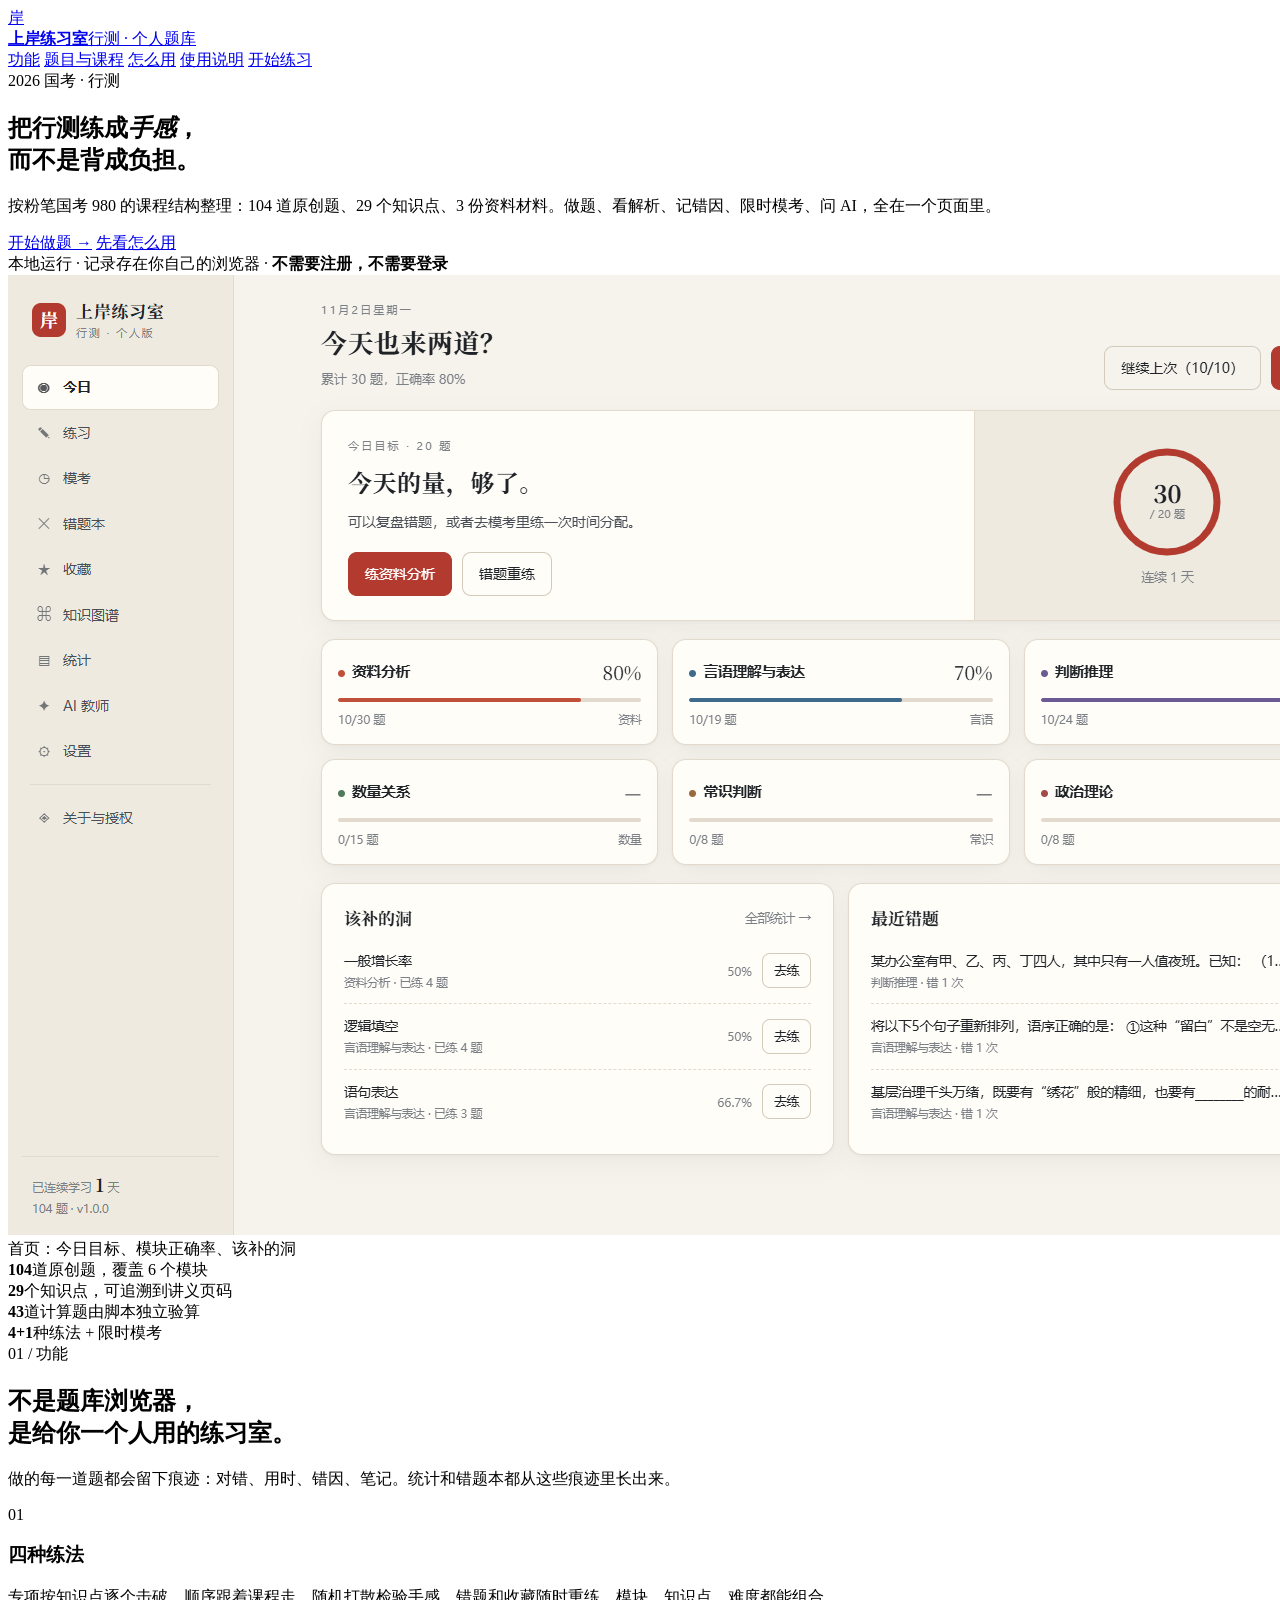
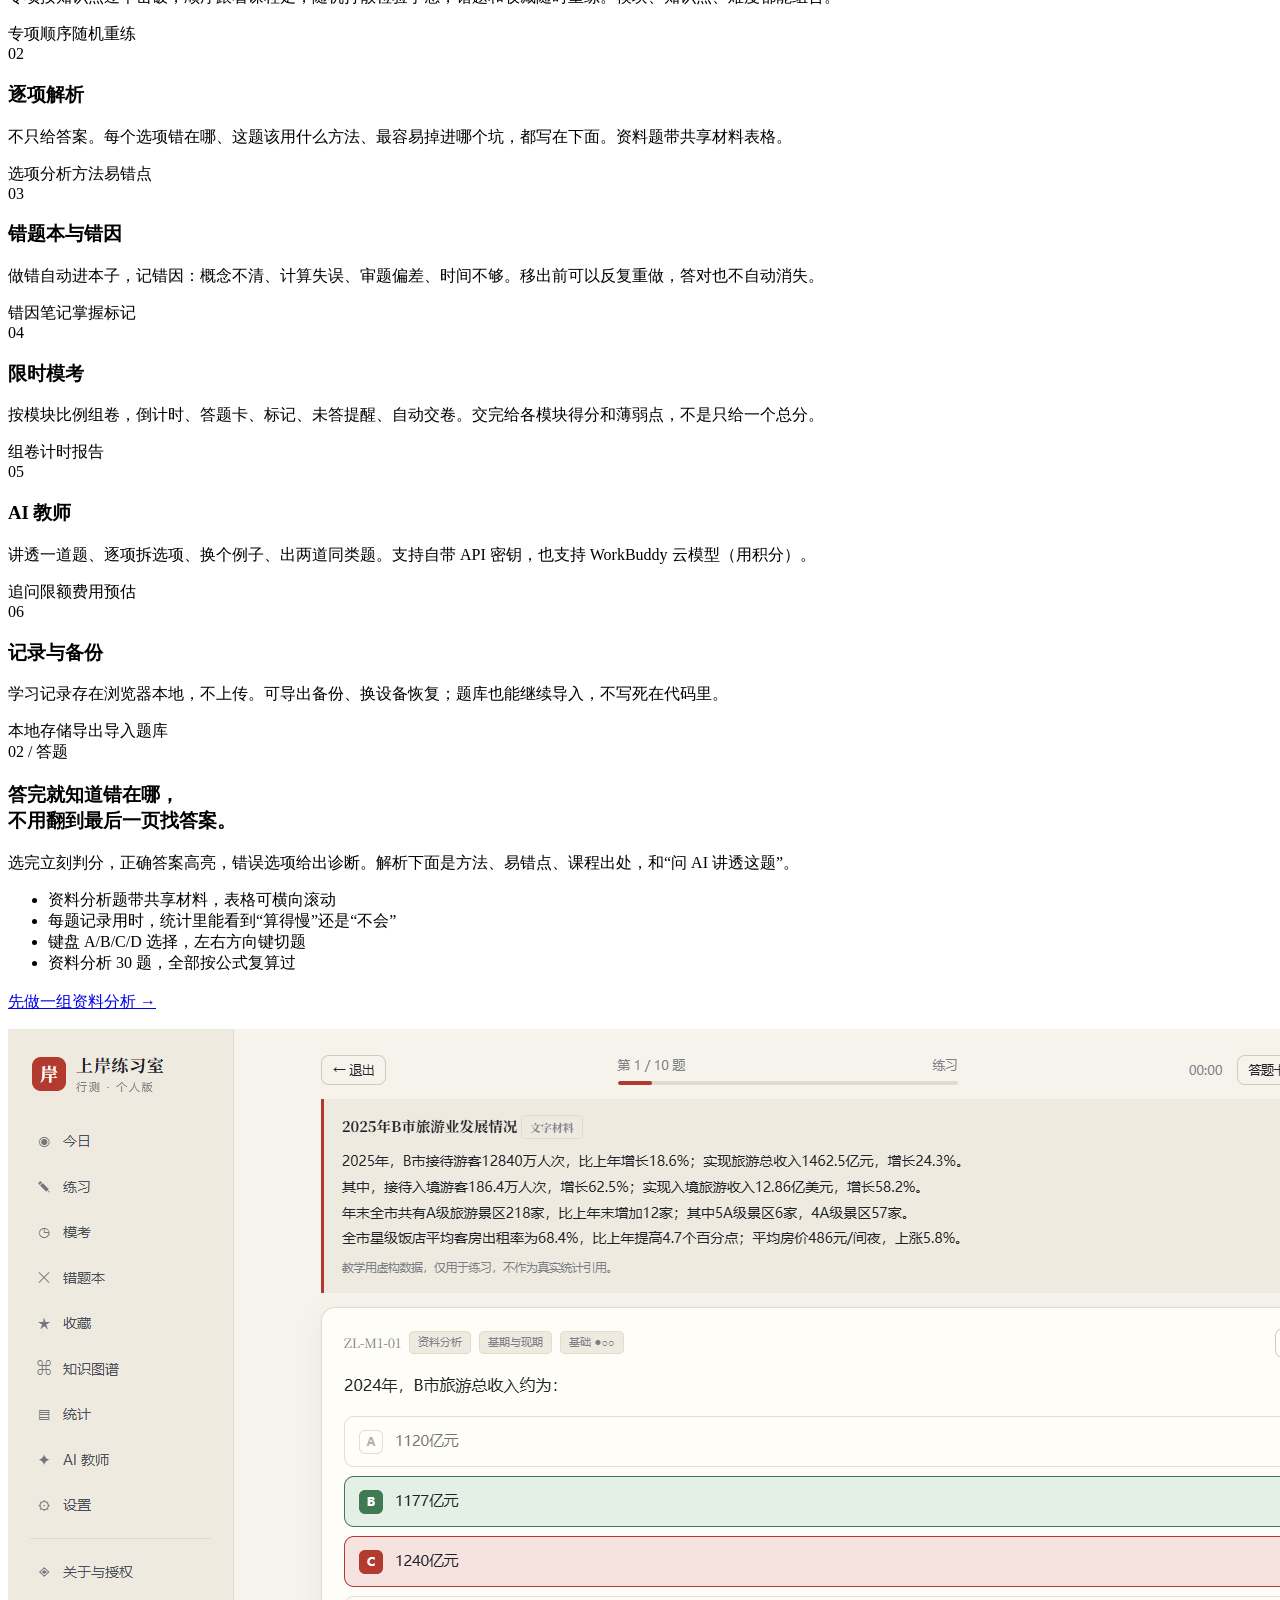
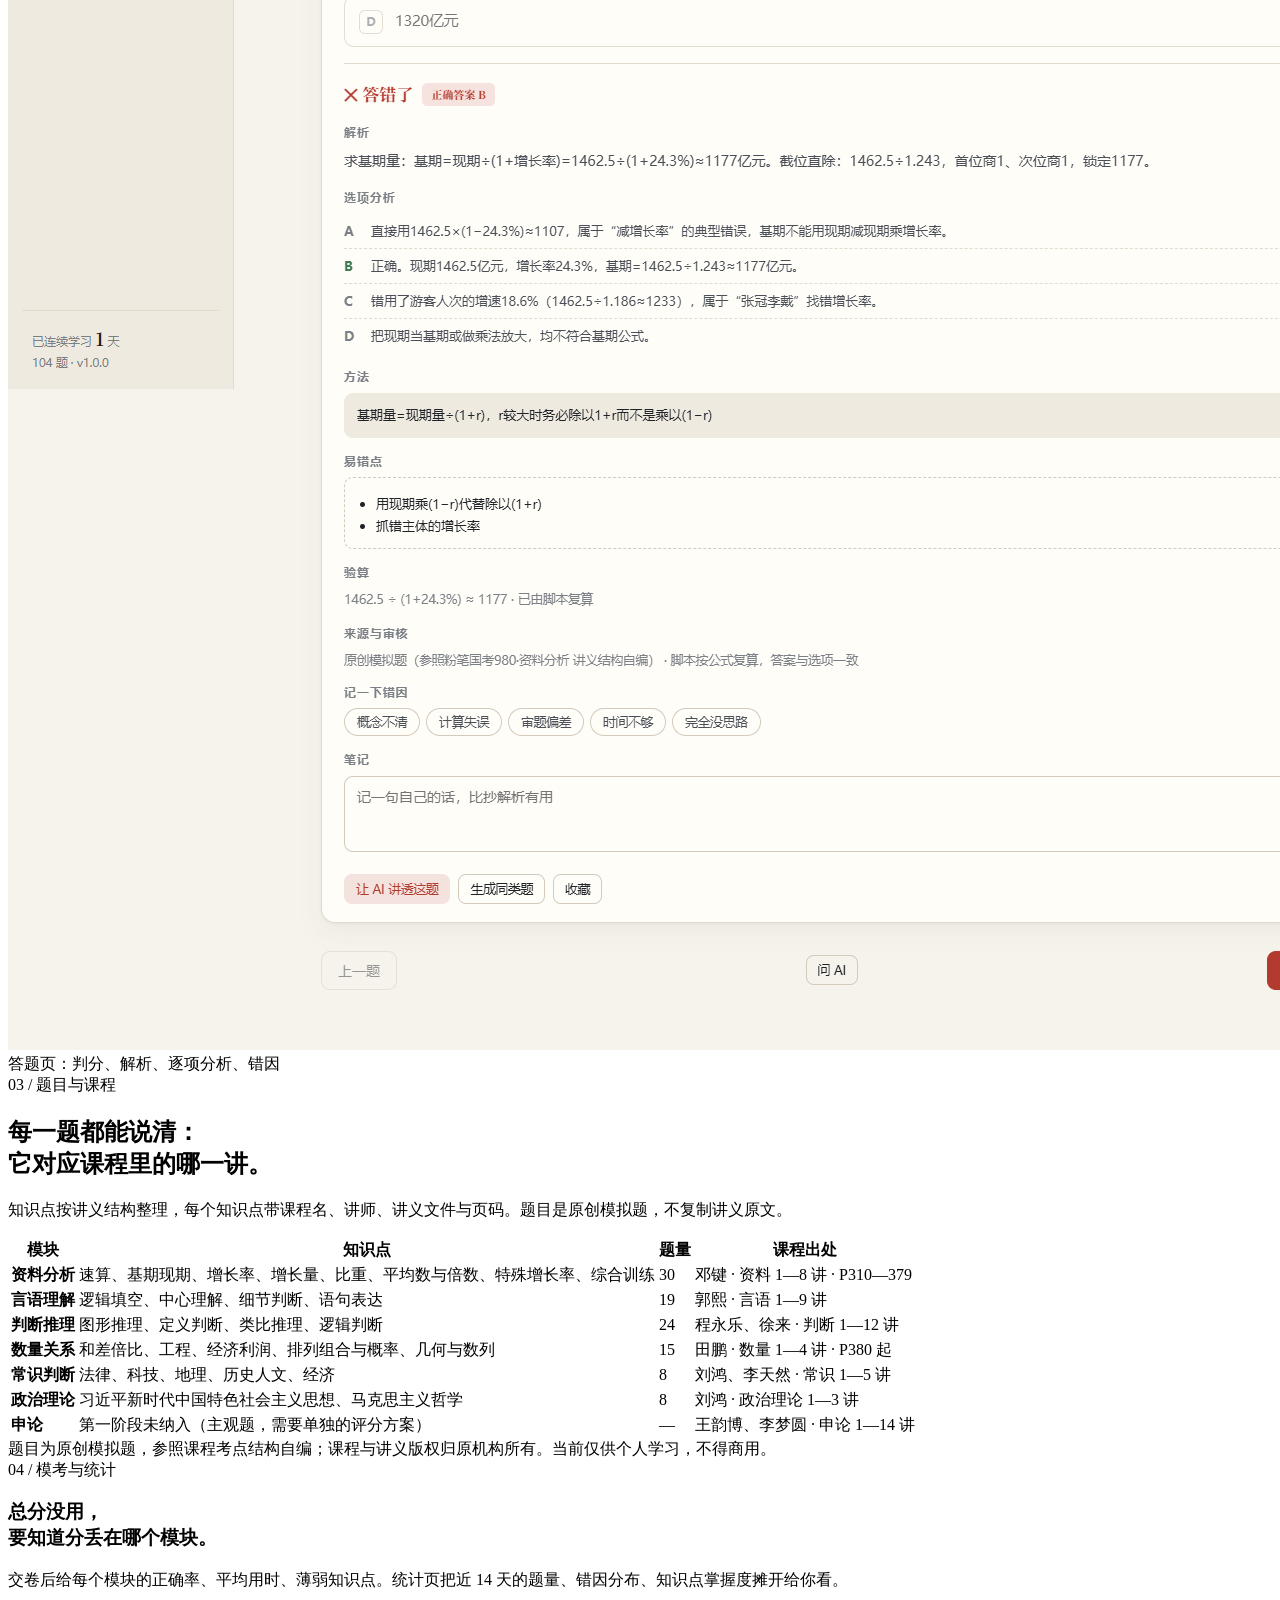
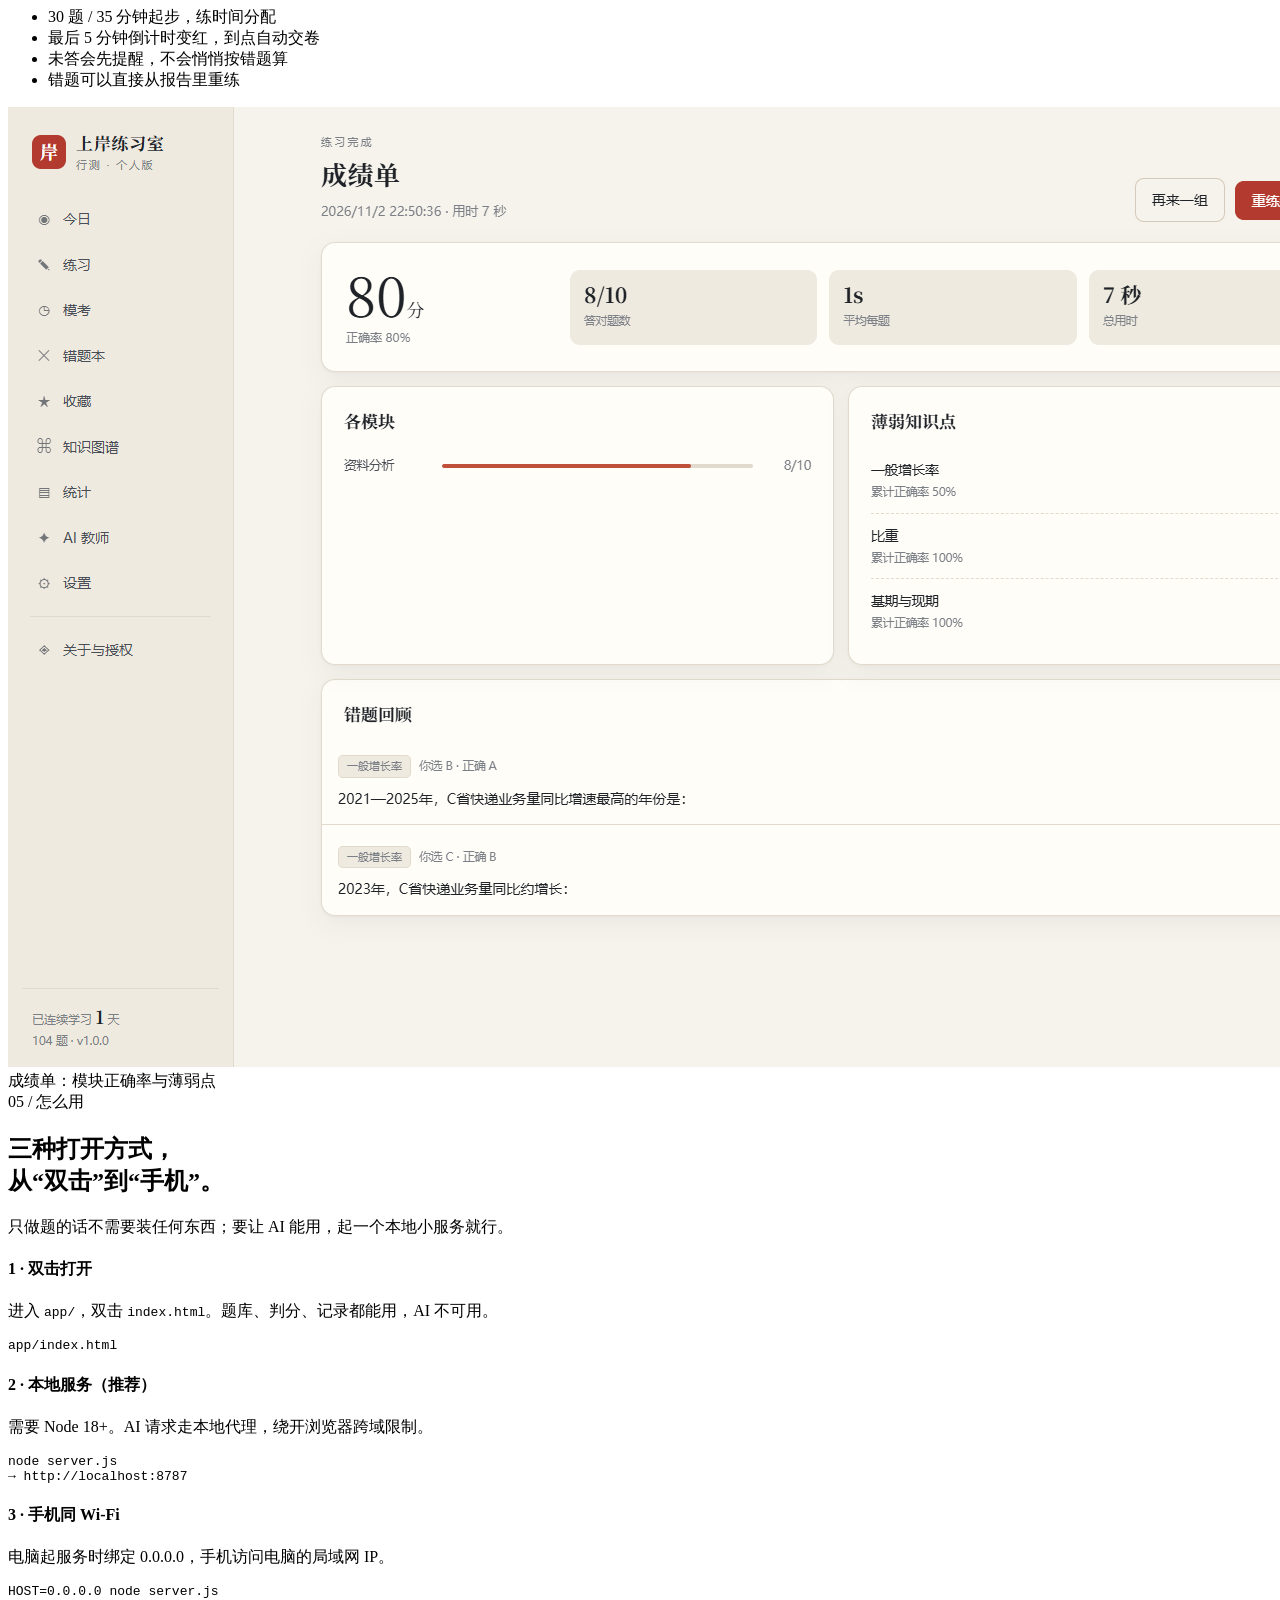
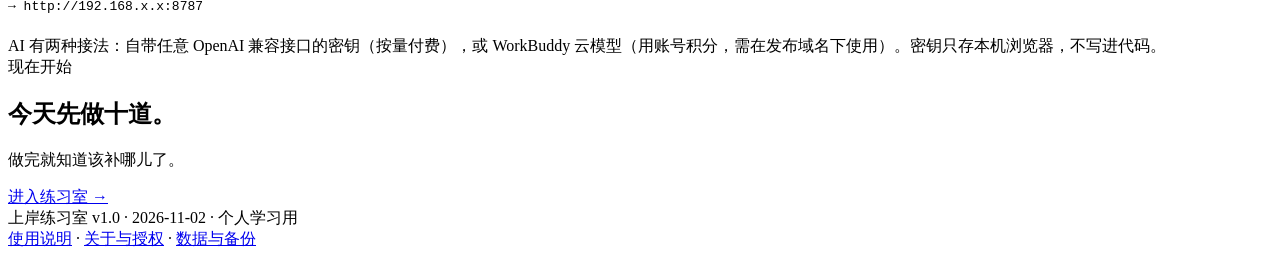
==== index.html @ b83dc529 "deploy: index.html" ====
<!DOCTYPE html>
<html lang="zh-CN">
<head>
<meta charset="utf-8">
<meta name="viewport" content="width=device-width, initial-scale=1">
<title>上岸练习室 · 国考行测个人题库</title>
<meta name="description" content="按粉笔国考 980 课程结构整理的行测练习站：104 道原创题、逐项解析、错题本、限时模考与 AI 教师。">
<link rel="stylesheet" href="site.css">
<link rel="icon" href="data:image/svg+xml,<svg xmlns='http://www.w3.org/2000/svg' viewBox='0 0 100 100'><rect width='100' height='100' rx='22' fill='%23b23a2e'/><text x='50' y='68' font-size='52' text-anchor='middle' fill='white' font-family='serif'>岸</text></svg>">
</head>
<body>

<header class="nav">
  <div class="wrap nav-in">
    <a class="brand" href="index.html">
      <div class="mark">岸</div>
      <div><b>上岸练习室</b><span>行测 · 个人题库</span></div>
    </a>
    <a class="navlink" href="#features">功能</a>
    <a class="navlink" href="#syllabus">题目与课程</a>
    <a class="navlink" href="#start">怎么用</a>
    <a class="navlink" href="guide.html">使用说明</a>
    <a class="btn primary sm" href="../app/index.html">开始练习</a>
  </div>
</header>

<section class="hero">
  <div class="wrap hero-grid">
    <div>
      <div class="kicker">2026 国考 · 行测</div>
      <h1>把行测练成<em>手感</em>，<br>而不是背成负担。</h1>
      <p class="lead">按粉笔国考 980 的课程结构整理：104 道原创题、29 个知识点、3 份资料材料。做题、看解析、记错因、限时模考、问 AI，全在一个页面里。</p>
      <div class="hero-actions">
        <a class="btn primary" href="../app/index.html">开始做题 →</a>
        <a class="btn ghost" href="guide.html">先看怎么用</a>
      </div>
      <div class="hero-note">本地运行 · 记录存在你自己的浏览器 · <b>不需要注册，不需要登录</b></div>
    </div>
    <div class="shot">
      <img src="assets/home.png" alt="上岸练习室首页：今日进度、模块正确率与薄弱知识点">
      <div class="cap">首页：今日目标、模块正确率、该补的洞</div>
    </div>
  </div>
</section>

<div class="wrap">
  <div class="stats">
    <div class="stat"><b>104</b><span>道原创题，覆盖 6 个模块</span></div>
    <div class="stat"><b>29</b><span>个知识点，可追溯到讲义页码</span></div>
    <div class="stat"><b>43</b><span>道计算题由脚本独立验算</span></div>
    <div class="stat"><b>4+1</b><span>种练法 + 限时模考</span></div>
  </div>
</div>

<section class="section" id="features">
  <div class="wrap">
    <div class="section-head">
      <div>
        <div class="kicker">01 / 功能</div>
        <h2>不是题库浏览器，<br>是给你一个人用的练习室。</h2>
      </div>
      <p>做的每一道题都会留下痕迹：对错、用时、错因、笔记。统计和错题本都从这些痕迹里长出来。</p>
    </div>
    <div class="cards">
      <div class="card">
        <div class="no">01</div>
        <h3>四种练法</h3>
        <p>专项按知识点逐个击破，顺序跟着课程走，随机打散检验手感，错题和收藏随时重练。模块、知识点、难度都能组合。</p>
        <div class="tags"><span class="tag">专项</span><span class="tag">顺序</span><span class="tag">随机</span><span class="tag">重练</span></div>
      </div>
      <div class="card">
        <div class="no">02</div>
        <h3>逐项解析</h3>
        <p>不只给答案。每个选项错在哪、这题该用什么方法、最容易掉进哪个坑，都写在下面。资料题带共享材料表格。</p>
        <div class="tags"><span class="tag">选项分析</span><span class="tag">方法</span><span class="tag">易错点</span></div>
      </div>
      <div class="card">
        <div class="no">03</div>
        <h3>错题本与错因</h3>
        <p>做错自动进本子，记错因：概念不清、计算失误、审题偏差、时间不够。移出前可以反复重做，答对也不自动消失。</p>
        <div class="tags"><span class="tag">错因</span><span class="tag">笔记</span><span class="tag">掌握标记</span></div>
      </div>
      <div class="card">
        <div class="no">04</div>
        <h3>限时模考</h3>
        <p>按模块比例组卷，倒计时、答题卡、标记、未答提醒、自动交卷。交完给各模块得分和薄弱点，不是只给一个总分。</p>
        <div class="tags"><span class="tag">组卷</span><span class="tag">计时</span><span class="tag">报告</span></div>
      </div>
      <div class="card">
        <div class="no">05</div>
        <h3>AI 教师</h3>
        <p>讲透一道题、逐项拆选项、换个例子、出两道同类题。支持自带 API 密钥，也支持 WorkBuddy 云模型（用积分）。</p>
        <div class="tags"><span class="tag">追问</span><span class="tag">限额</span><span class="tag">费用预估</span></div>
      </div>
      <div class="card">
        <div class="no">06</div>
        <h3>记录与备份</h3>
        <p>学习记录存在浏览器本地，不上传。可导出备份、换设备恢复；题库也能继续导入，不写死在代码里。</p>
        <div class="tags"><span class="tag">本地存储</span><span class="tag">导出</span><span class="tag">导入题库</span></div>
      </div>
    </div>
  </div>
</section>

<section class="section">
  <div class="wrap split">
    <div class="txt">
      <div class="kicker">02 / 答题</div>
      <h3>答完就知道错在哪，<br>不用翻到最后一页找答案。</h3>
      <p>选完立刻判分，正确答案高亮，错误选项给出诊断。解析下面是方法、易错点、课程出处，和“问 AI 讲透这题”。</p>
      <ul class="checklist">
        <li>资料分析题带共享材料，表格可横向滚动</li>
        <li>每题记录用时，统计里能看到“算得慢”还是“不会”</li>
        <li>键盘 A/B/C/D 选择，左右方向键切题</li>
        <li>资料分析 30 题，全部按公式复算过</li>
      </ul>
      <p style="margin-top:18px"><a class="btn" href="../app/index.html#/practice?m=ziliao">先做一组资料分析 →</a></p>
    </div>
    <div class="shot">
      <img src="assets/quiz.png" alt="答题页：选项判分、解析、逐项分析与错因记录">
      <div class="cap">答题页：判分、解析、逐项分析、错因</div>
    </div>
  </div>
</section>

<section class="section" id="syllabus">
  <div class="wrap">
    <div class="section-head">
      <div>
        <div class="kicker">03 / 题目与课程</div>
        <h2>每一题都能说清：<br>它对应课程里的哪一讲。</h2>
      </div>
      <p>知识点按讲义结构整理，每个知识点带课程名、讲师、讲义文件与页码。题目是原创模拟题，不复制讲义原文。</p>
    </div>
    <table class="table">
      <thead>
        <tr><th>模块</th><th>知识点</th><th>题量</th><th>课程出处</th></tr>
      </thead>
      <tbody>
        <tr><td><b>资料分析</b></td><td>速算、基期现期、增长率、增长量、比重、平均数与倍数、特殊增长率、综合训练</td><td class="mono">30</td><td>邓键 · 资料 1—8 讲 · P310—379</td></tr>
        <tr><td><b>言语理解</b></td><td>逻辑填空、中心理解、细节判断、语句表达</td><td class="mono">19</td><td>郭熙 · 言语 1—9 讲</td></tr>
        <tr><td><b>判断推理</b></td><td>图形推理、定义判断、类比推理、逻辑判断</td><td class="mono">24</td><td>程永乐、徐来 · 判断 1—12 讲</td></tr>
        <tr><td><b>数量关系</b></td><td>和差倍比、工程、经济利润、排列组合与概率、几何与数列</td><td class="mono">15</td><td>田鹏 · 数量 1—4 讲 · P380 起</td></tr>
        <tr><td><b>常识判断</b></td><td>法律、科技、地理、历史人文、经济</td><td class="mono">8</td><td>刘鸿、李天然 · 常识 1—5 讲</td></tr>
        <tr><td><b>政治理论</b></td><td>习近平新时代中国特色社会主义思想、马克思主义哲学</td><td class="mono">8</td><td>刘鸿 · 政治理论 1—3 讲</td></tr>
        <tr><td><b>申论</b></td><td class="muted">第一阶段未纳入（主观题，需要单独的评分方案）</td><td class="mono">—</td><td>王韵博、李梦圆 · 申论 1—14 讲</td></tr>
      </tbody>
    </table>
    <div class="note">题目为原创模拟题，参照课程考点结构自编；课程与讲义版权归原机构所有。当前仅供个人学习，不得商用。</div>
  </div>
</section>

<section class="section">
  <div class="wrap split rev">
    <div class="txt">
      <div class="kicker">04 / 模考与统计</div>
      <h3>总分没用，<br>要知道分丢在哪个模块。</h3>
      <p>交卷后给每个模块的正确率、平均用时、薄弱知识点。统计页把近 14 天的题量、错因分布、知识点掌握度摊开给你看。</p>
      <ul class="checklist">
        <li>30 题 / 35 分钟起步，练时间分配</li>
        <li>最后 5 分钟倒计时变红，到点自动交卷</li>
        <li>未答会先提醒，不会悄悄按错题算</li>
        <li>错题可以直接从报告里重练</li>
      </ul>
    </div>
    <div class="shot">
      <img src="assets/result.png" alt="成绩单：得分、模块正确率、薄弱知识点与错题回顾">
      <div class="cap">成绩单：模块正确率与薄弱点</div>
    </div>
  </div>
</section>

<section class="section" id="start">
  <div class="wrap">
    <div class="section-head">
      <div>
        <div class="kicker">05 / 怎么用</div>
        <h2>三种打开方式，<br>从“双击”到“手机”。</h2>
      </div>
      <p>只做题的话不需要装任何东西；要让 AI 能用，起一个本地小服务就行。</p>
    </div>
    <div class="ways">
      <div class="way">
        <h4>1 · 双击打开</h4>
        <p>进入 <code>app/</code>，双击 <code>index.html</code>。题库、判分、记录都能用，AI 不可用。</p>
        <pre>app/index.html</pre>
      </div>
      <div class="way">
        <h4>2 · 本地服务（推荐）</h4>
        <p>需要 Node 18+。AI 请求走本地代理，绕开浏览器跨域限制。</p>
        <pre>node server.js
→ http://localhost:8787</pre>
      </div>
      <div class="way">
        <h4>3 · 手机同 Wi-Fi</h4>
        <p>电脑起服务时绑定 0.0.0.0，手机访问电脑的局域网 IP。</p>
        <pre>HOST=0.0.0.0 node server.js
→ http://192.168.x.x:8787</pre>
      </div>
    </div>
    <div class="note" style="margin-top:22px">AI 有两种接法：自带任意 OpenAI 兼容接口的密钥（按量付费），或 WorkBuddy 云模型（用账号积分，需在发布域名下使用）。密钥只存本机浏览器，不写进代码。</div>
  </div>
</section>

<section class="cta">
  <div class="wrap">
    <div class="kicker">现在开始</div>
    <h2>今天先做十道。</h2>
    <p>做完就知道该补哪儿了。</p>
    <a class="btn primary" href="../app/index.html">进入练习室 →</a>
  </div>
</section>

<footer class="foot">
  <div class="wrap foot-in">
    <div>上岸练习室 v1.0 · 2026-11-02 · 个人学习用</div>
    <div><a href="guide.html">使用说明</a> · <a href="../app/index.html#/about">关于与授权</a> · <a href="../app/index.html#/settings">数据与备份</a></div>
  </div>
</footer>

<script>
/* 让“开始做题”在三种环境下都指向正确位置：本地 file://、localhost、GitHub Pages 子路径 */
(function () {
  var base = location.protocol === 'file:' ? '../app/index.html' : new URL('app/index.html', location.href).href;
  Array.prototype.forEach.call(document.querySelectorAll('a[href*="../app/"]'), function (a) {
    var h = a.getAttribute('href');
    var i = h.indexOf('#');
    a.setAttribute('href', base + (i >= 0 ? h.slice(i) : ''));
  });
})();
</script>
<script>
/* 单页预览环境不含 ../app/，点击时给出提示而不是 403。
   正式服务与本地打开时此段不生效。 */
(function () {
  if (location.pathname.indexOf('/static-html/') !== 0) return;
  document.addEventListener('click', function (e) {
    var a = e.target.closest && e.target.closest('a[href*="../app/"]');
    if (!a) return;
    e.preventDefault();
    var t = document.createElement('div');
    t.textContent = '单页预览不含练习应用，请打开 http://localhost:8787/app/';
    t.style.cssText = 'position:fixed;left:50%;bottom:26px;transform:translateX(-50%);background:#1d2126;color:#f6f3ec;padding:10px 16px;border-radius:8px;font-size:13px;z-index:99;max-width:86vw;text-align:center';
    document.body.appendChild(t);
    setTimeout(function () { t.remove(); }, 3600);
  });
})();
</script>
</body>
</html>
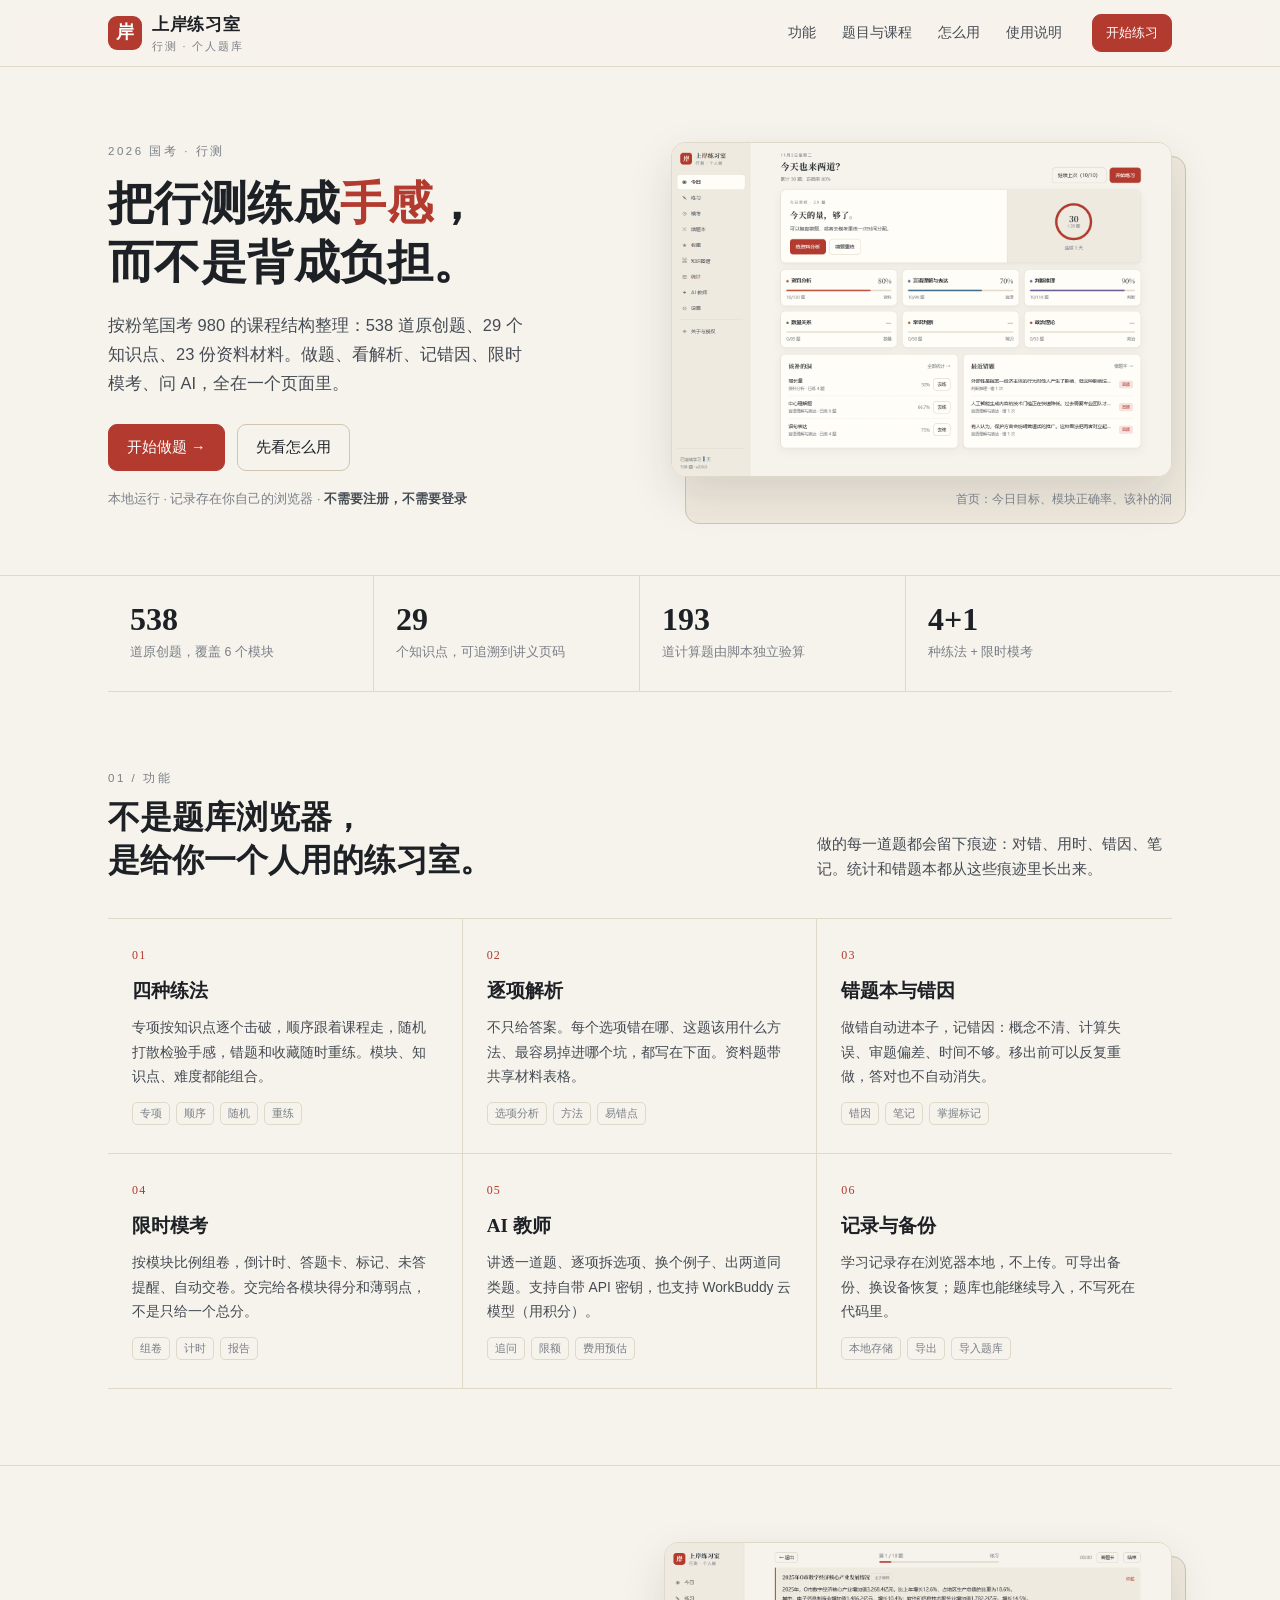
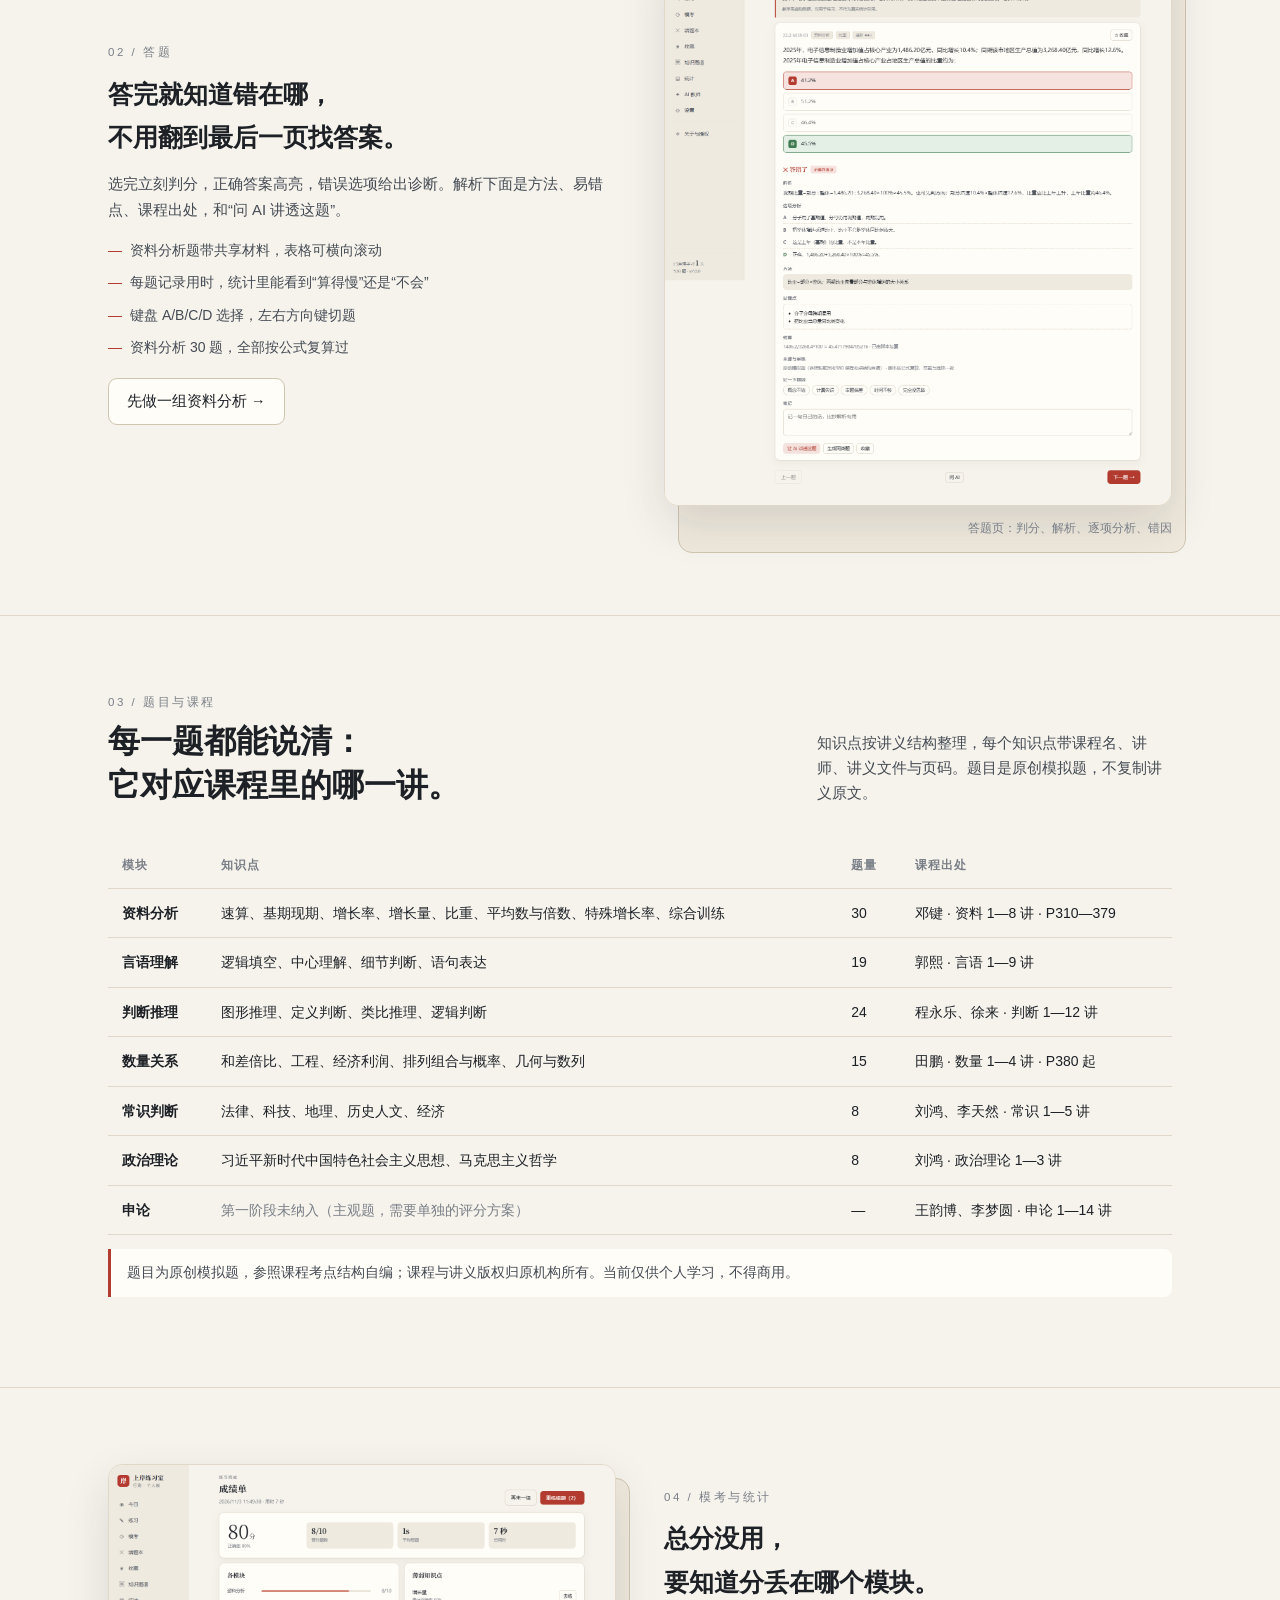
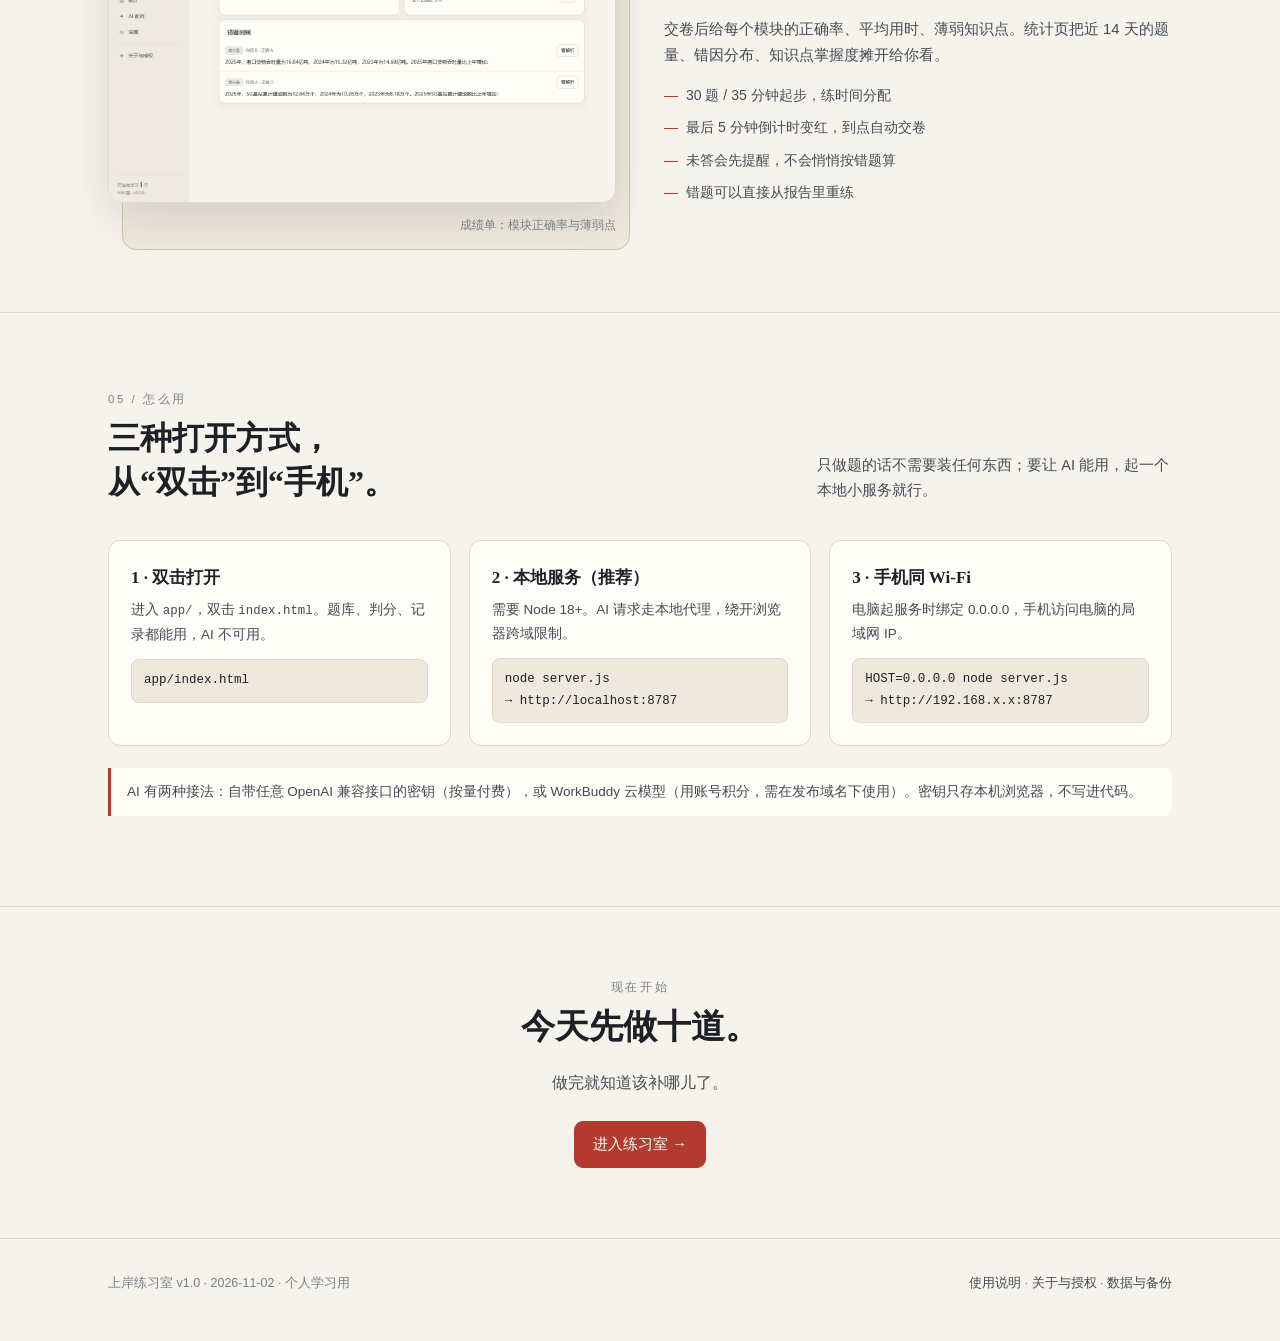
==== commit 373dc060: "deploy: index.html" ====
--- a/index.html
+++ b/index.html
@@ -4,7 +4,7 @@
 <meta charset="utf-8">
 <meta name="viewport" content="width=device-width, initial-scale=1">
 <title>上岸练习室 · 国考行测个人题库</title>
-<meta name="description" content="按粉笔国考 980 课程结构整理的行测练习站：104 道原创题、逐项解析、错题本、限时模考与 AI 教师。">
+<meta name="description" content="按粉笔国考 980 课程结构整理的行测练习站：538 道原创题、逐项解析、错题本、限时模考与 AI 教师。">
 <link rel="stylesheet" href="site.css">
 <link rel="icon" href="data:image/svg+xml,<svg xmlns='http://www.w3.org/2000/svg' viewBox='0 0 100 100'><rect width='100' height='100' rx='22' fill='%23b23a2e'/><text x='50' y='68' font-size='52' text-anchor='middle' fill='white' font-family='serif'>岸</text></svg>">
 </head>
@@ -29,7 +29,7 @@
     <div>
       <div class="kicker">2026 国考 · 行测</div>
       <h1>把行测练成<em>手感</em>，<br>而不是背成负担。</h1>
-      <p class="lead">按粉笔国考 980 的课程结构整理：104 道原创题、29 个知识点、3 份资料材料。做题、看解析、记错因、限时模考、问 AI，全在一个页面里。</p>
+      <p class="lead">按粉笔国考 980 的课程结构整理：538 道原创题、29 个知识点、23 份资料材料。做题、看解析、记错因、限时模考、问 AI，全在一个页面里。</p>
       <div class="hero-actions">
         <a class="btn primary" href="../app/index.html">开始做题 →</a>
         <a class="btn ghost" href="guide.html">先看怎么用</a>
@@ -45,9 +45,9 @@
 
 <div class="wrap">
   <div class="stats">
-    <div class="stat"><b>104</b><span>道原创题，覆盖 6 个模块</span></div>
+    <div class="stat"><b>538</b><span>道原创题，覆盖 6 个模块</span></div>
     <div class="stat"><b>29</b><span>个知识点，可追溯到讲义页码</span></div>
-    <div class="stat"><b>43</b><span>道计算题由脚本独立验算</span></div>
+    <div class="stat"><b>193</b><span>道计算题由脚本独立验算</span></div>
     <div class="stat"><b>4+1</b><span>种练法 + 限时模考</span></div>
   </div>
 </div>
--- a/site.css
+++ b/site.css
@@ -0,0 +1,192 @@
+:root {
+  --paper: #f6f3ec;
+  --paper-2: #efe9dd;
+  --surface: #fffdf8;
+  --ink: #1d2126;
+  --ink-2: #454b53;
+  --muted: #7a7f87;
+  --line: #e0d8c8;
+  --line-2: #cfc5b1;
+  --red: #b23a2e;
+  --red-soft: #f2e1dc;
+  --blue: #2f4f6f;
+  --green: #3f7a52;
+  --serif: "Songti SC", "Noto Serif SC", "Source Han Serif SC", "STSong", "SimSun", serif;
+  --sans: -apple-system, "PingFang SC", "Microsoft YaHei", "Segoe UI", sans-serif;
+}
+* { box-sizing: border-box; }
+html { scroll-behavior: smooth; }
+body {
+  margin: 0; background: var(--paper); color: var(--ink);
+  font-family: var(--sans); font-size: 16px; line-height: 1.75;
+  -webkit-font-smoothing: antialiased;
+}
+a { color: inherit; text-decoration: none; }
+img { max-width: 100%; display: block; }
+::selection { background: var(--red-soft); }
+.wrap { max-width: 1120px; margin: 0 auto; padding: 0 28px; }
+.serif { font-family: var(--serif); }
+.muted { color: var(--muted); }
+.small { font-size: 13.5px; }
+.tiny { font-size: 12px; }
+.kicker { font-size: 11.5px; letter-spacing: .22em; color: var(--muted); text-transform: uppercase; }
+.mono { font-variant-numeric: tabular-nums; }
+
+/* ---------- 顶栏 ---------- */
+.nav {
+  position: sticky; top: 0; z-index: 20;
+  background: rgba(246, 243, 236, .88);
+  backdrop-filter: saturate(160%) blur(10px);
+  border-bottom: 1px solid var(--line);
+}
+.nav-in { display: flex; align-items: center; gap: 26px; height: 66px; }
+.brand { display: flex; align-items: center; gap: 10px; margin-right: auto; }
+.mark {
+  width: 34px; height: 34px; border-radius: 9px; background: var(--red); color: #fff;
+  display: grid; place-items: center; font-family: var(--serif); font-size: 18px; font-weight: 700;
+}
+.brand b { font-family: var(--serif); font-size: 17px; letter-spacing: .04em; }
+.brand span { display: block; font-size: 10.5px; letter-spacing: .18em; color: var(--muted); margin-top: -3px; }
+.nav a.navlink { font-size: 13.5px; color: var(--ink-2); }
+.nav a.navlink:hover { color: var(--red); }
+.nav .btn { margin-left: 4px; }
+
+.btn {
+  display: inline-flex; align-items: center; gap: 8px;
+  padding: 10px 18px; border-radius: 9px; font-size: 14.5px;
+  border: 1px solid var(--line-2); background: var(--surface); color: var(--ink);
+  transition: .15s;
+}
+.btn:hover { transform: translateY(-1px); border-color: var(--ink-2); }
+.btn.primary { background: var(--red); border-color: var(--red); color: #fff; }
+.btn.primary:hover { filter: brightness(1.06); }
+.btn.ghost { background: transparent; }
+.btn.sm { padding: 7px 13px; font-size: 13px; }
+
+/* ---------- Hero ---------- */
+.hero { padding: 74px 0 64px; border-bottom: 1px solid var(--line); }
+.hero-grid { display: grid; grid-template-columns: 1.02fr 1fr; gap: 52px; align-items: center; }
+.hero h1 {
+  font-family: var(--serif); font-size: 46px; line-height: 1.28; letter-spacing: .01em;
+  margin: 14px 0 18px; font-weight: 700;
+}
+.hero h1 em { font-style: normal; color: var(--red); }
+.hero p.lead { font-size: 16.5px; color: var(--ink-2); max-width: 46ch; margin: 0 0 26px; }
+.hero-actions { display: flex; gap: 12px; flex-wrap: wrap; align-items: center; }
+.hero-note { margin-top: 18px; font-size: 12.5px; color: var(--muted); }
+.hero-note b { color: var(--ink-2); font-weight: 600; }
+
+.shot { position: relative; }
+.shot::before {
+  content: ""; position: absolute; inset: 14px -14px -14px 14px;
+  border: 1px solid var(--line-2); border-radius: 14px; background: var(--paper-2);
+}
+.shot img {
+  position: relative; border: 1px solid var(--line); border-radius: 14px;
+  box-shadow: 0 18px 46px rgba(31, 35, 40, .12);
+}
+.shot .cap { position: relative; margin-top: 12px; font-size: 12px; color: var(--muted); text-align: right; }
+
+/* ---------- 数字条 ---------- */
+.stats { display: grid; grid-template-columns: repeat(4, 1fr); border-bottom: 1px solid var(--line); }
+.stat { padding: 26px 22px; border-right: 1px solid var(--line); }
+.stat:last-child { border-right: 0; }
+.stat b { display: block; font-family: var(--serif); font-size: 32px; line-height: 1.1; }
+.stat span { font-size: 12.5px; color: var(--muted); }
+
+/* ---------- 区块 ---------- */
+.section { padding: 76px 0; border-bottom: 1px solid var(--line); }
+.section-head { display: flex; align-items: flex-end; justify-content: space-between; gap: 24px; margin-bottom: 36px; }
+.section-head h2 { font-family: var(--serif); font-size: 32px; margin: 8px 0 0; line-height: 1.35; }
+.section-head p { margin: 6px 0 0; color: var(--ink-2); max-width: 44ch; font-size: 14.5px; }
+
+.cards { display: grid; grid-template-columns: repeat(3, 1fr); gap: 0; border-top: 1px solid var(--line); }
+.card {
+  padding: 26px 24px 28px; border-bottom: 1px solid var(--line); border-right: 1px solid var(--line);
+  background: transparent; transition: background .18s;
+}
+.card:nth-child(3n) { border-right: 0; }
+.card:hover { background: var(--surface); }
+.card .no { font-family: var(--serif); font-size: 12px; color: var(--red); letter-spacing: .1em; }
+.card h3 { font-family: var(--serif); font-size: 19px; margin: 8px 0 8px; }
+.card p { margin: 0; font-size: 13.8px; color: var(--ink-2); line-height: 1.8; }
+.card .tags { margin-top: 12px; display: flex; gap: 6px; flex-wrap: wrap; }
+.tag { font-size: 11px; color: var(--muted); border: 1px solid var(--line); border-radius: 5px; padding: 1px 7px; }
+
+.split { display: grid; grid-template-columns: 1fr 1fr; gap: 48px; align-items: center; }
+.split.rev .txt { order: 2; }
+.split h3 { font-family: var(--serif); font-size: 25px; margin: 10px 0 12px; }
+.split p { color: var(--ink-2); font-size: 14.8px; margin: 0 0 14px; }
+.checklist { list-style: none; padding: 0; margin: 0; }
+.checklist li { position: relative; padding-left: 22px; margin-bottom: 8px; font-size: 14px; color: var(--ink-2); }
+.checklist li::before { content: "—"; position: absolute; left: 0; color: var(--red); }
+
+/* ---------- 表格 ---------- */
+.table { width: 100%; border-collapse: collapse; font-size: 14px; }
+.table th, .table td { text-align: left; padding: 12px 14px; border-bottom: 1px solid var(--line); vertical-align: top; }
+.table th { font-size: 12px; letter-spacing: .08em; color: var(--muted); font-weight: 600; }
+.table td b { font-weight: 600; }
+.table tr:hover td { background: var(--surface); }
+
+/* ---------- 使用方式 ---------- */
+.ways { display: grid; grid-template-columns: repeat(3, 1fr); gap: 18px; }
+.way { border: 1px solid var(--line); border-radius: 12px; padding: 22px; background: var(--surface); }
+.way h4 { font-family: var(--serif); font-size: 17px; margin: 0 0 6px; }
+.way p { font-size: 13.5px; color: var(--ink-2); margin: 0 0 12px; }
+.way pre {
+  margin: 0; background: var(--paper-2); border: 1px solid var(--line);
+  border-radius: 8px; padding: 10px 12px; font-size: 12.5px; overflow-x: auto;
+}
+code { font-family: ui-monospace, SFMono-Regular, Menlo, Consolas, monospace; font-size: .92em; }
+
+/* ---------- CTA ---------- */
+.cta { padding: 70px 0; text-align: center; }
+.cta h2 { font-family: var(--serif); font-size: 34px; margin: 0 0 12px; }
+.cta p { color: var(--ink-2); margin: 0 0 24px; }
+
+/* ---------- 页脚 ---------- */
+.foot { border-top: 1px solid var(--line); padding: 34px 0 46px; }
+.foot-in { display: flex; justify-content: space-between; gap: 20px; flex-wrap: wrap; font-size: 12.5px; color: var(--muted); }
+.foot a { color: var(--ink-2); }
+
+/* ---------- 文档页 ---------- */
+.doc { display: grid; grid-template-columns: 200px minmax(0, 1fr); gap: 48px; padding: 48px 0 80px; }
+.doc-body { min-width: 0; }
+.toc { position: sticky; top: 90px; align-self: start; font-size: 13px; }
+.toc b { display: block; font-size: 11px; letter-spacing: .18em; color: var(--muted); margin-bottom: 10px; }
+.toc a { display: block; padding: 5px 0; color: var(--ink-2); border-left: 2px solid transparent; padding-left: 10px; }
+.toc a:hover { color: var(--red); border-left-color: var(--red); }
+.doc-body h1 { font-family: var(--serif); font-size: 34px; margin: 0 0 8px; }
+.doc-body h2 { font-family: var(--serif); font-size: 22px; margin: 38px 0 10px; padding-top: 14px; border-top: 1px solid var(--line); }
+.doc-body h2:first-of-type { border-top: 0; padding-top: 0; }
+.doc-body h3 { font-size: 15.5px; margin: 22px 0 6px; }
+.doc-body p, .doc-body li { font-size: 14.5px; color: var(--ink-2); }
+.doc-body ul, .doc-body ol { padding-left: 20px; }
+.doc-body li { margin-bottom: 5px; }
+.doc-body pre { background: var(--paper-2); border: 1px solid var(--line); border-radius: 8px; padding: 12px 14px; overflow-x: auto; font-size: 12.8px; max-width: 100%; }
+.doc-body table { display: block; width: 100%; overflow-x: auto; }
+.note { border-left: 3px solid var(--red); background: var(--surface); padding: 12px 16px; border-radius: 0 8px 8px 0; font-size: 13.5px; color: var(--ink-2); margin: 14px 0; }
+
+@media (max-width: 900px) {
+  .hero { padding: 46px 0 40px; }
+  .hero-grid { grid-template-columns: 1fr; gap: 34px; }
+  .hero h1 { font-size: 34px; }
+  .stats { grid-template-columns: repeat(2, 1fr); }
+  .stat:nth-child(2) { border-right: 0; }
+  .stat:nth-child(1), .stat:nth-child(2) { border-bottom: 1px solid var(--line); }
+  .cards { grid-template-columns: 1fr; }
+  .card { border-right: 0; }
+  .split { grid-template-columns: 1fr; gap: 24px; }
+  .split.rev .txt { order: 0; }
+  .ways { grid-template-columns: 1fr; }
+  .nav a.navlink { display: none; }
+  .doc { grid-template-columns: minmax(0, 1fr); gap: 20px; }
+  .doc-body table { white-space: nowrap; }
+  .toc { position: static; display: none; }
+  .section { padding: 52px 0; }
+  .section-head { display: block; }
+  .section-head h2 { font-size: 26px; }
+  .table { font-size: 12.8px; }
+  .table th, .table td { padding: 9px 8px; }
+  .shot::before { inset: 8px -8px -8px 8px; }
+}
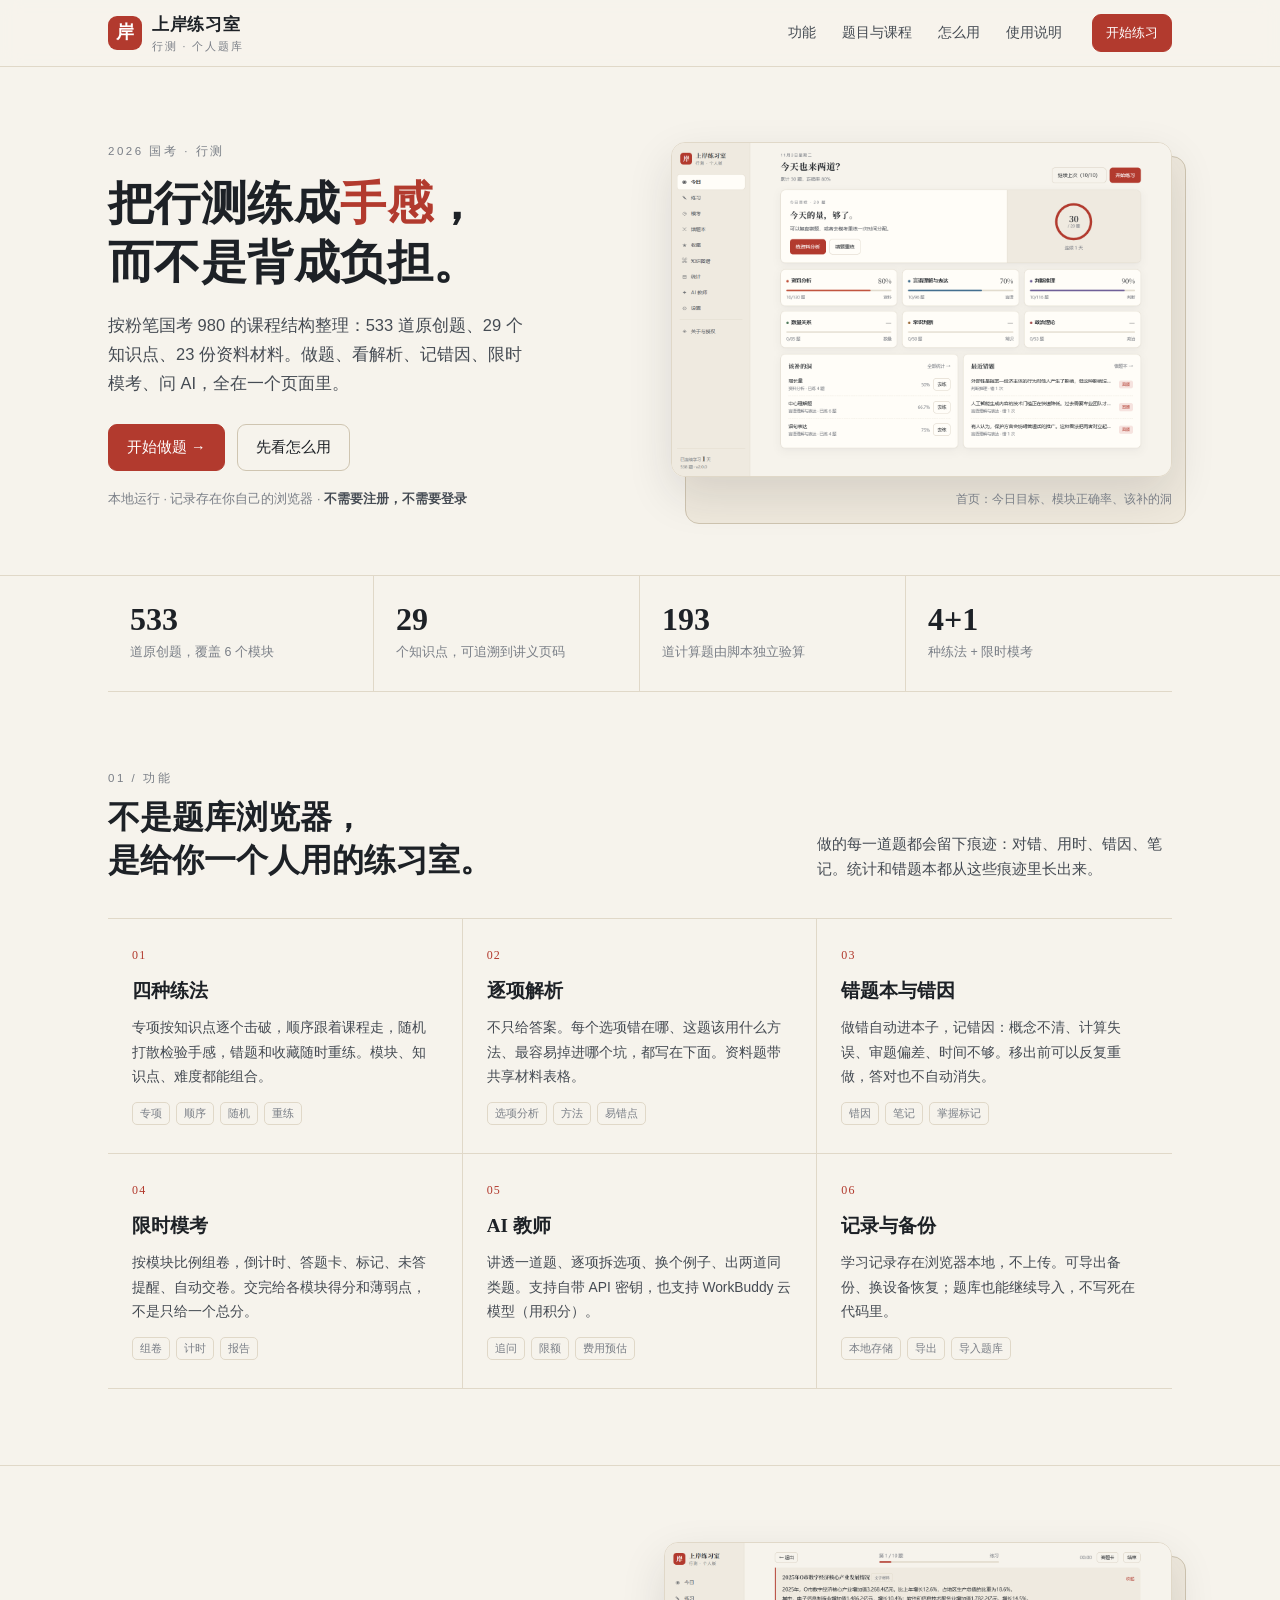
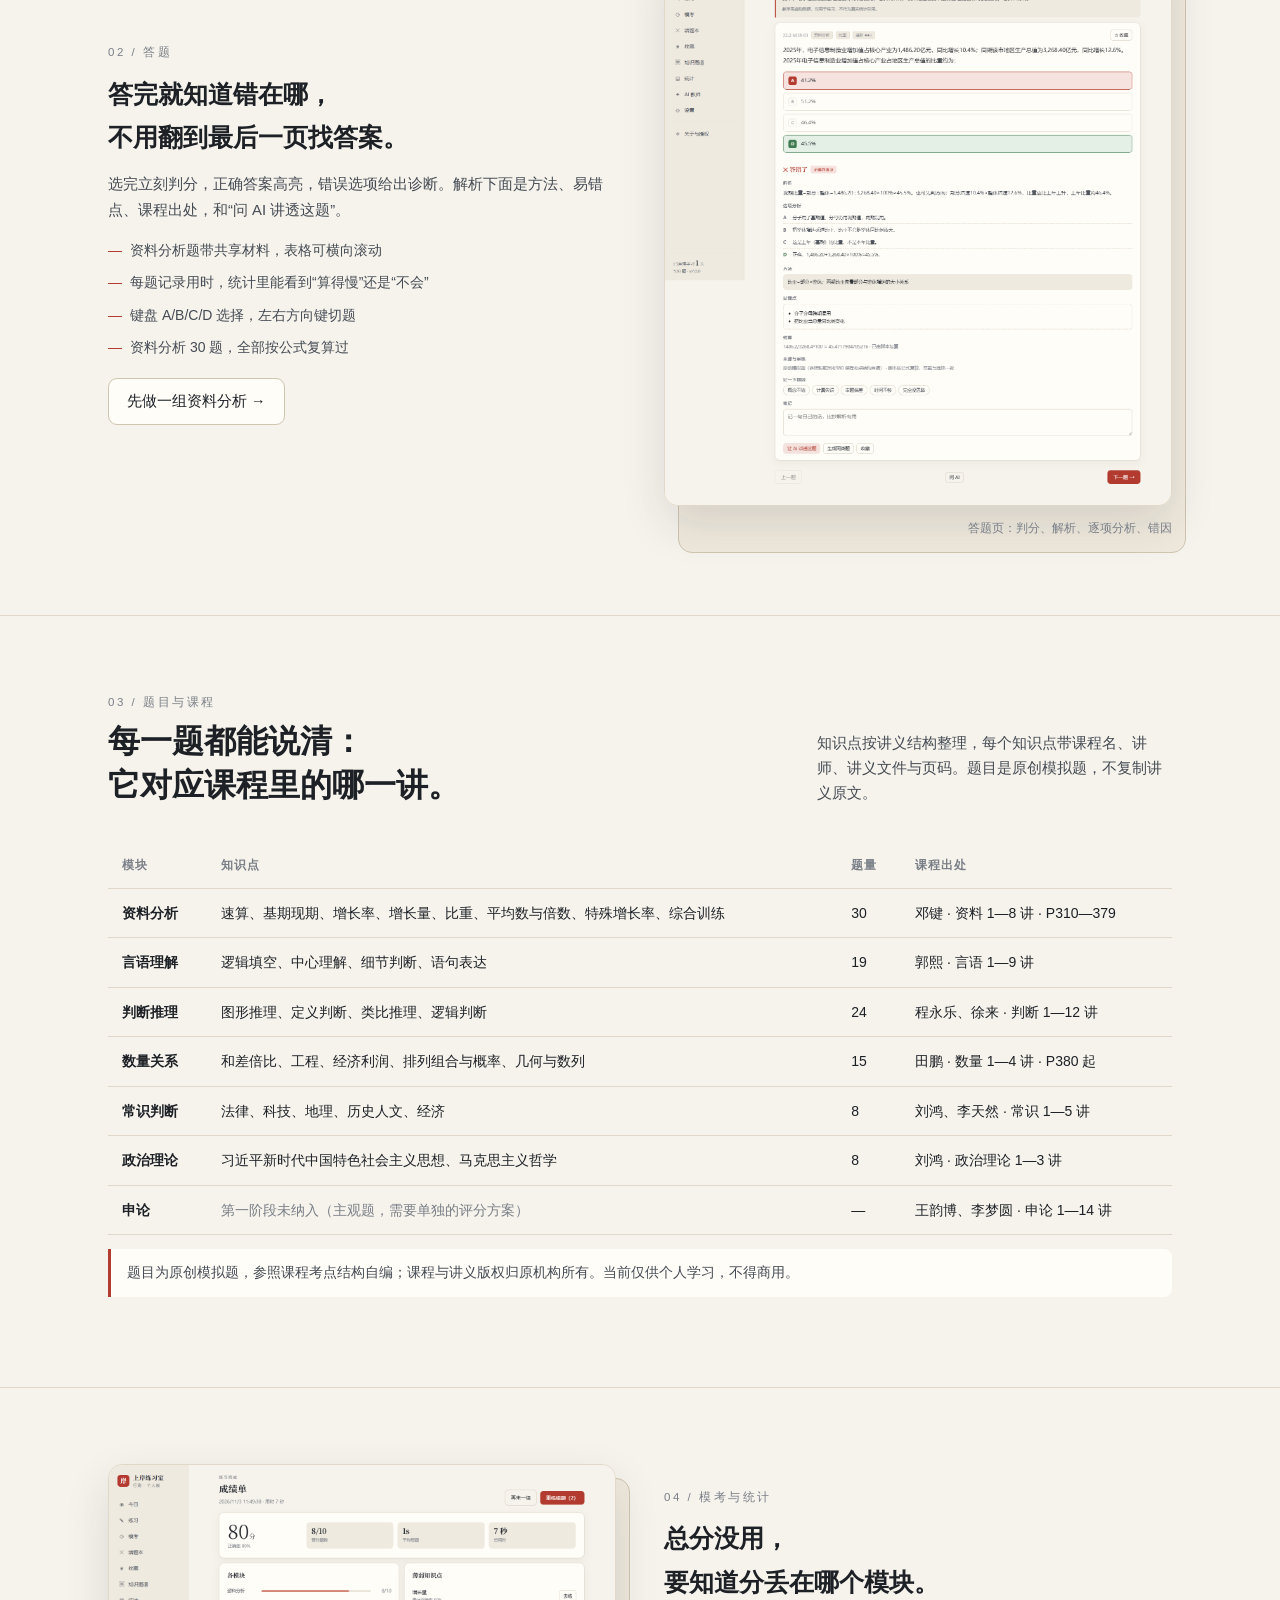
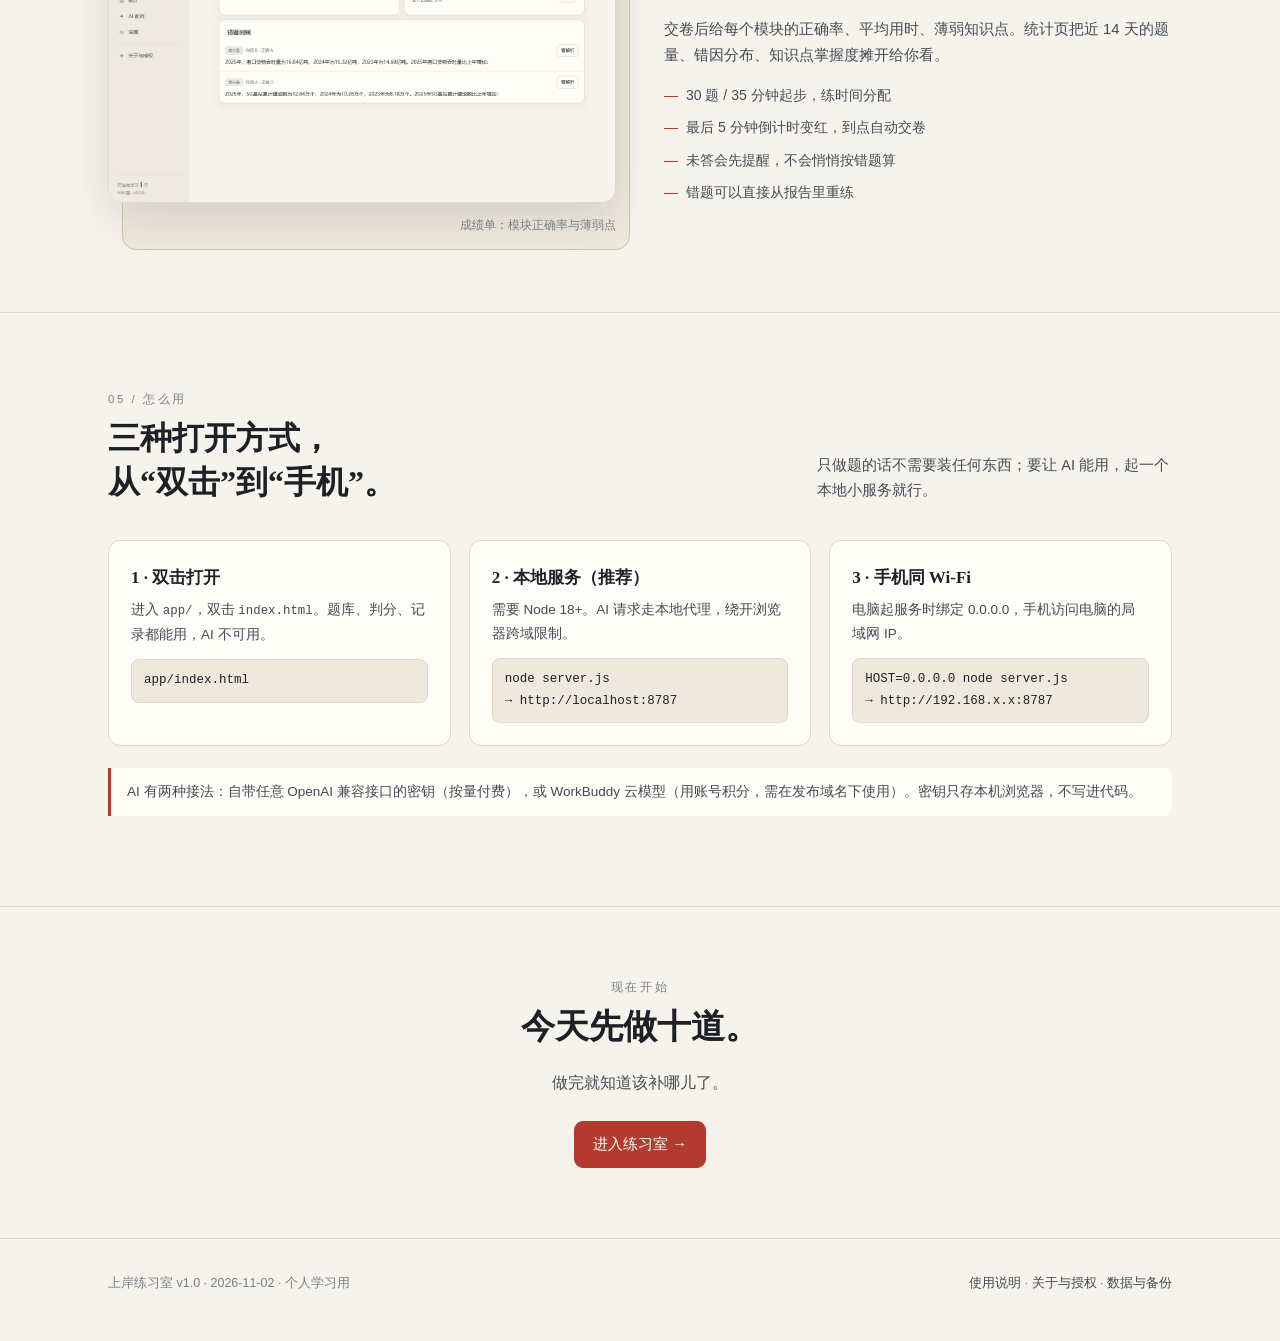
==== commit 7cb66890: "deploy: index.html" ====
--- a/index.html
+++ b/index.html
@@ -4,7 +4,7 @@
 <meta charset="utf-8">
 <meta name="viewport" content="width=device-width, initial-scale=1">
 <title>上岸练习室 · 国考行测个人题库</title>
-<meta name="description" content="按粉笔国考 980 课程结构整理的行测练习站：538 道原创题、逐项解析、错题本、限时模考与 AI 教师。">
+<meta name="description" content="按粉笔国考 980 课程结构整理的行测练习站：533 道原创题、逐项解析、错题本、限时模考与 AI 教师。">
 <link rel="stylesheet" href="site.css">
 <link rel="icon" href="data:image/svg+xml,<svg xmlns='http://www.w3.org/2000/svg' viewBox='0 0 100 100'><rect width='100' height='100' rx='22' fill='%23b23a2e'/><text x='50' y='68' font-size='52' text-anchor='middle' fill='white' font-family='serif'>岸</text></svg>">
 </head>
@@ -29,7 +29,7 @@
     <div>
       <div class="kicker">2026 国考 · 行测</div>
       <h1>把行测练成<em>手感</em>，<br>而不是背成负担。</h1>
-      <p class="lead">按粉笔国考 980 的课程结构整理：538 道原创题、29 个知识点、23 份资料材料。做题、看解析、记错因、限时模考、问 AI，全在一个页面里。</p>
+      <p class="lead">按粉笔国考 980 的课程结构整理：533 道原创题、29 个知识点、23 份资料材料。做题、看解析、记错因、限时模考、问 AI，全在一个页面里。</p>
       <div class="hero-actions">
         <a class="btn primary" href="../app/index.html">开始做题 →</a>
         <a class="btn ghost" href="guide.html">先看怎么用</a>
@@ -45,7 +45,7 @@
 
 <div class="wrap">
   <div class="stats">
-    <div class="stat"><b>538</b><span>道原创题，覆盖 6 个模块</span></div>
+    <div class="stat"><b>533</b><span>道原创题，覆盖 6 个模块</span></div>
     <div class="stat"><b>29</b><span>个知识点，可追溯到讲义页码</span></div>
     <div class="stat"><b>193</b><span>道计算题由脚本独立验算</span></div>
     <div class="stat"><b>4+1</b><span>种练法 + 限时模考</span></div>
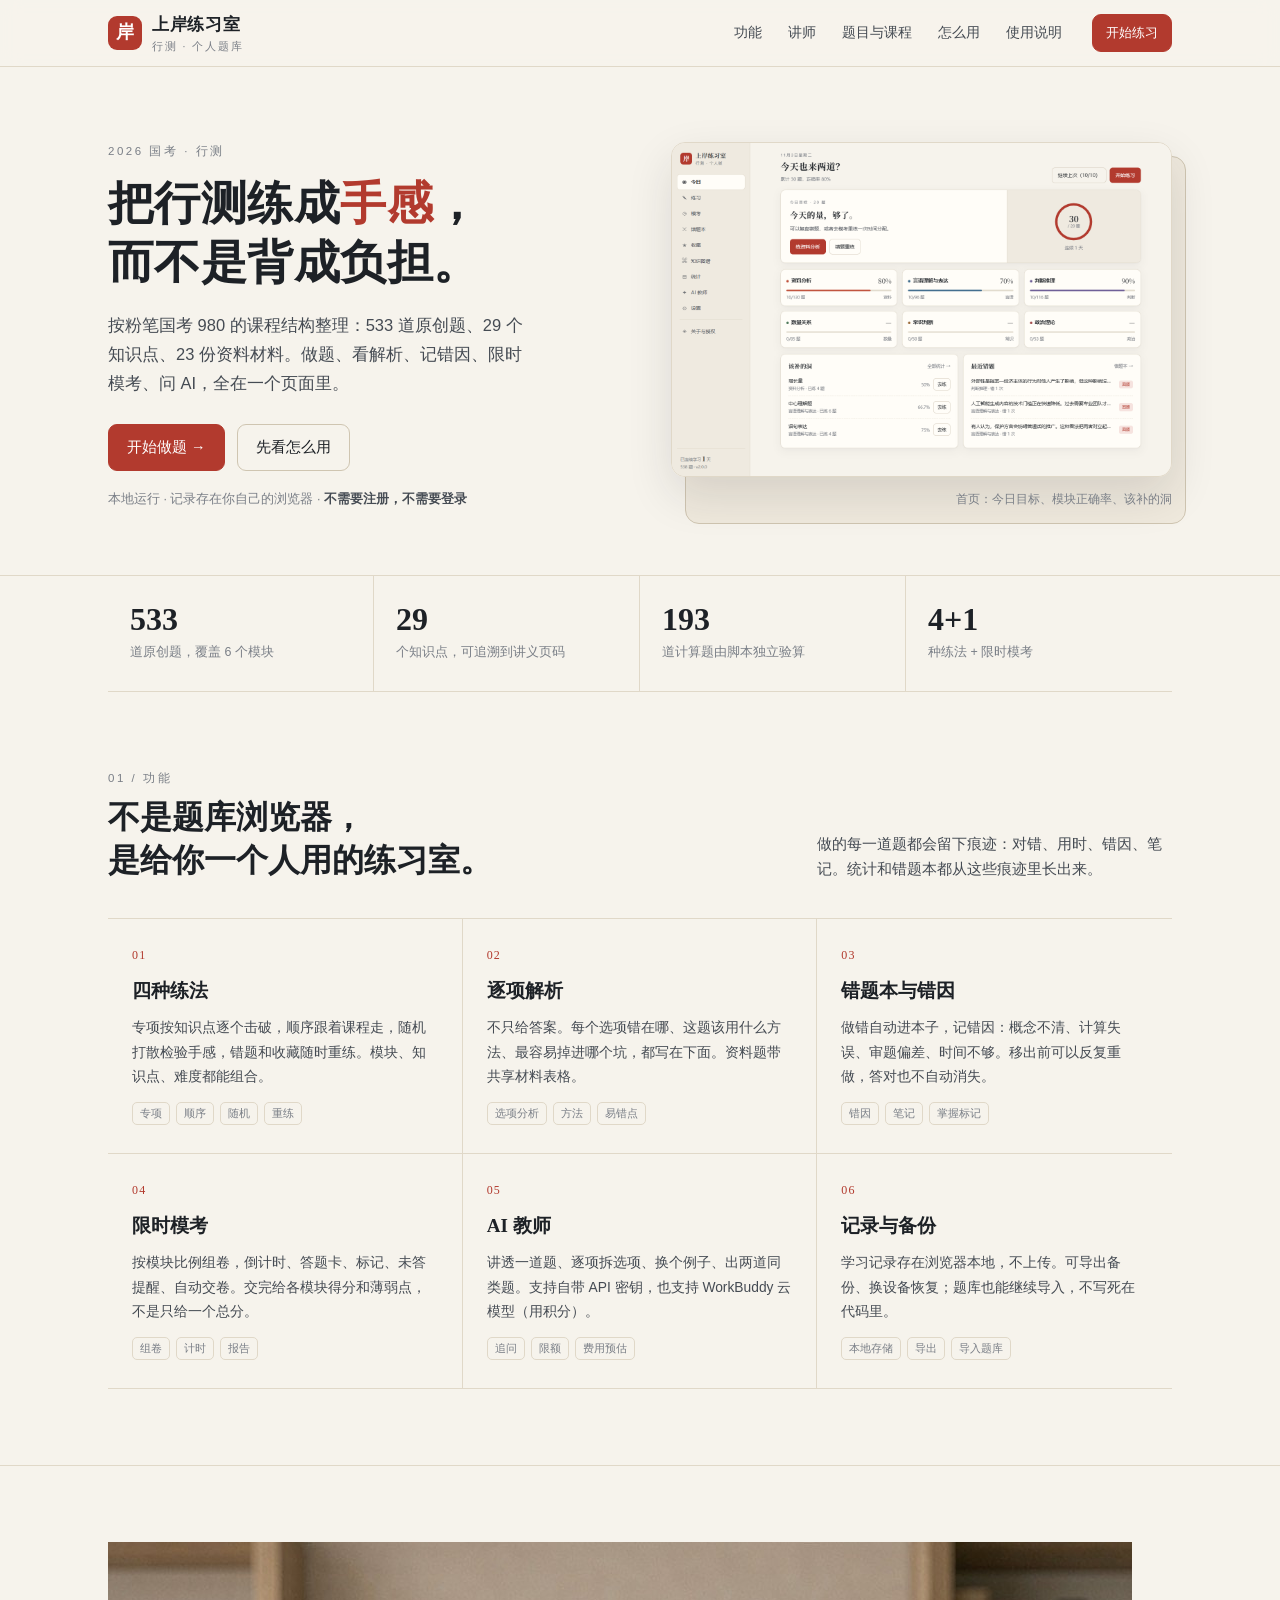
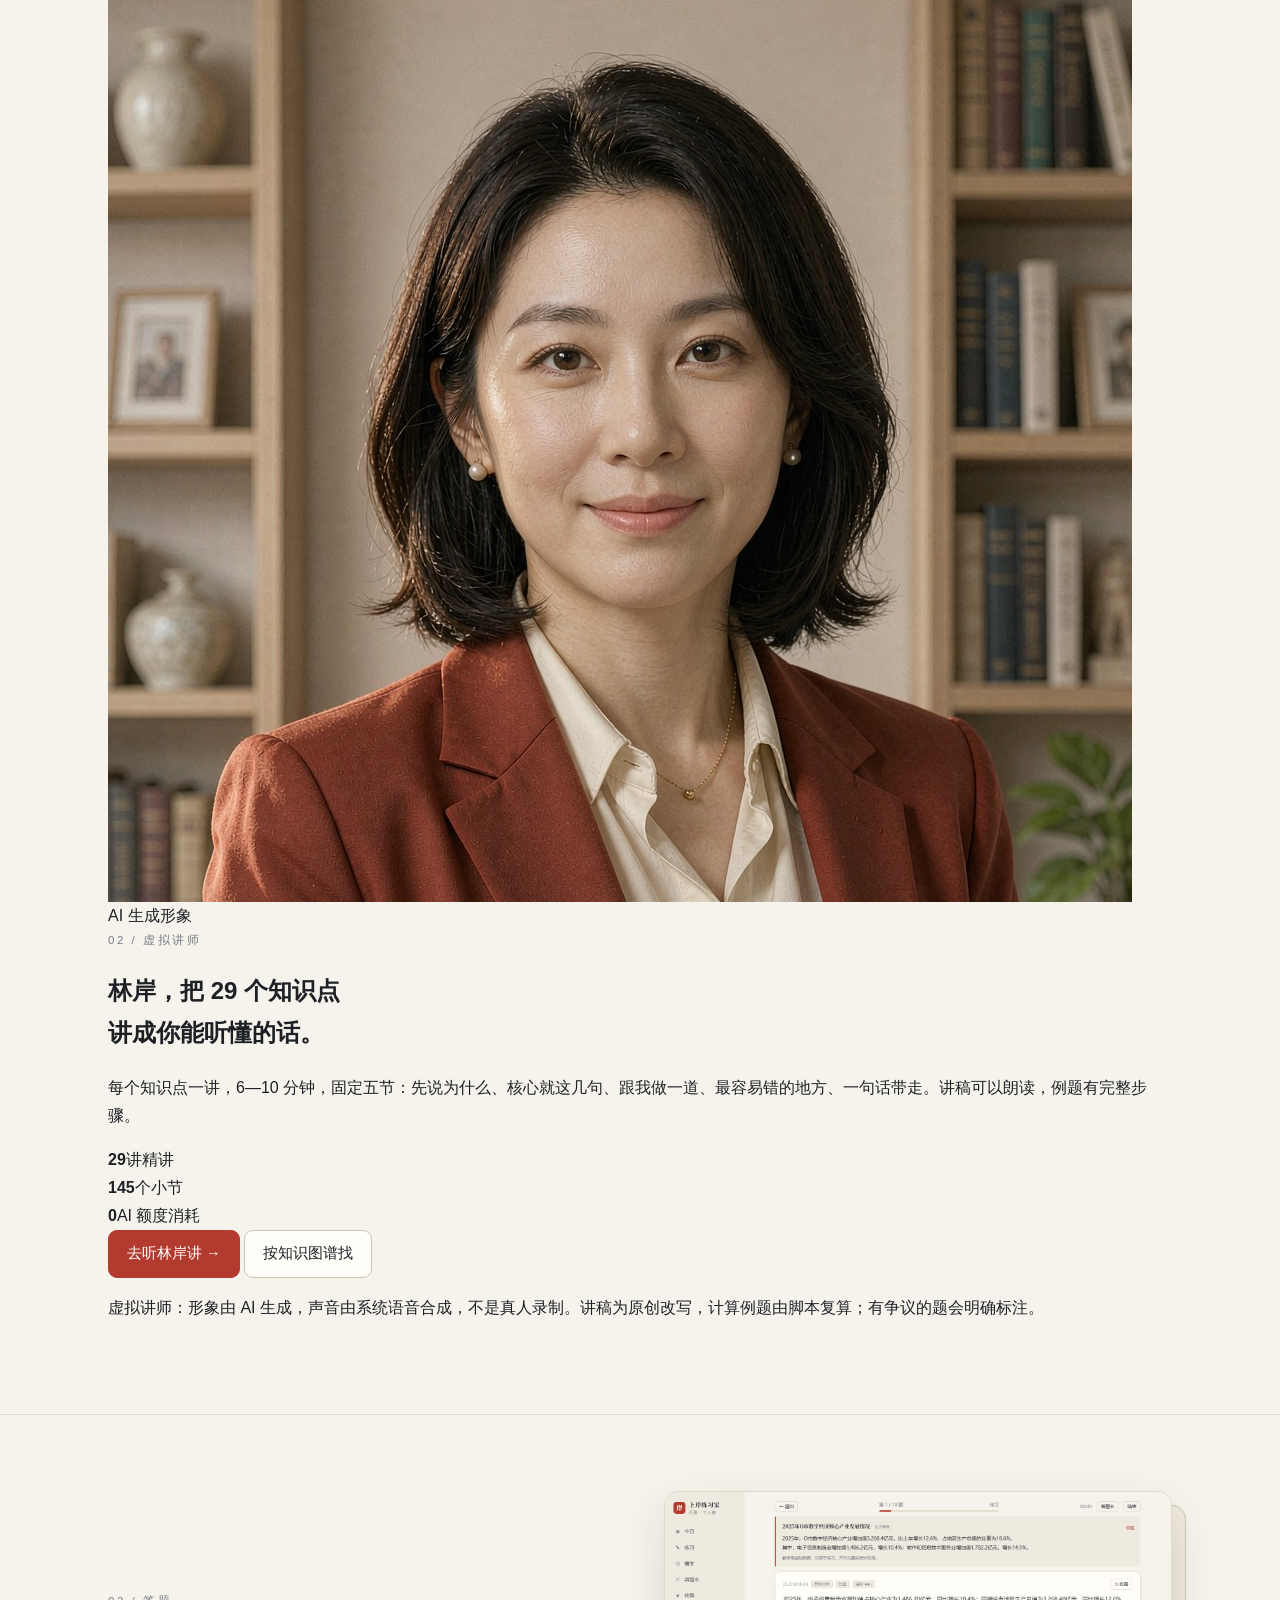
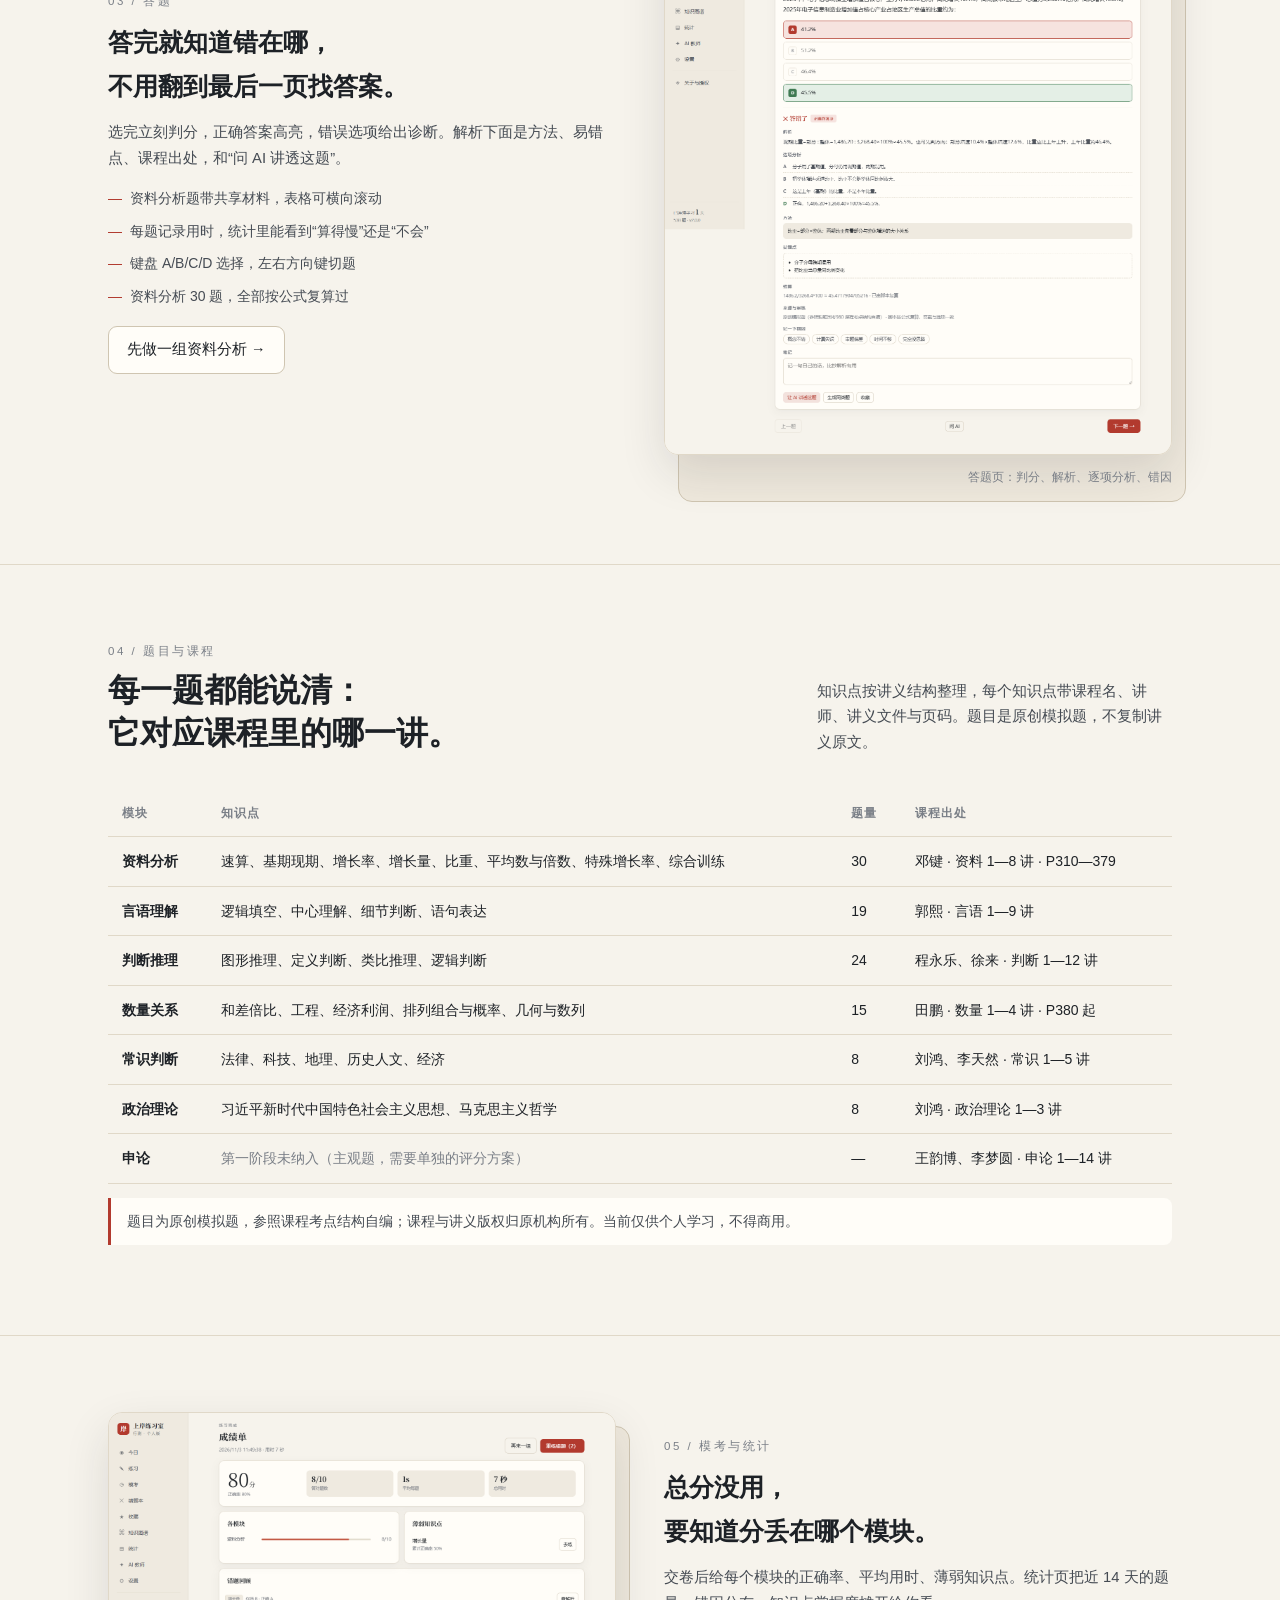
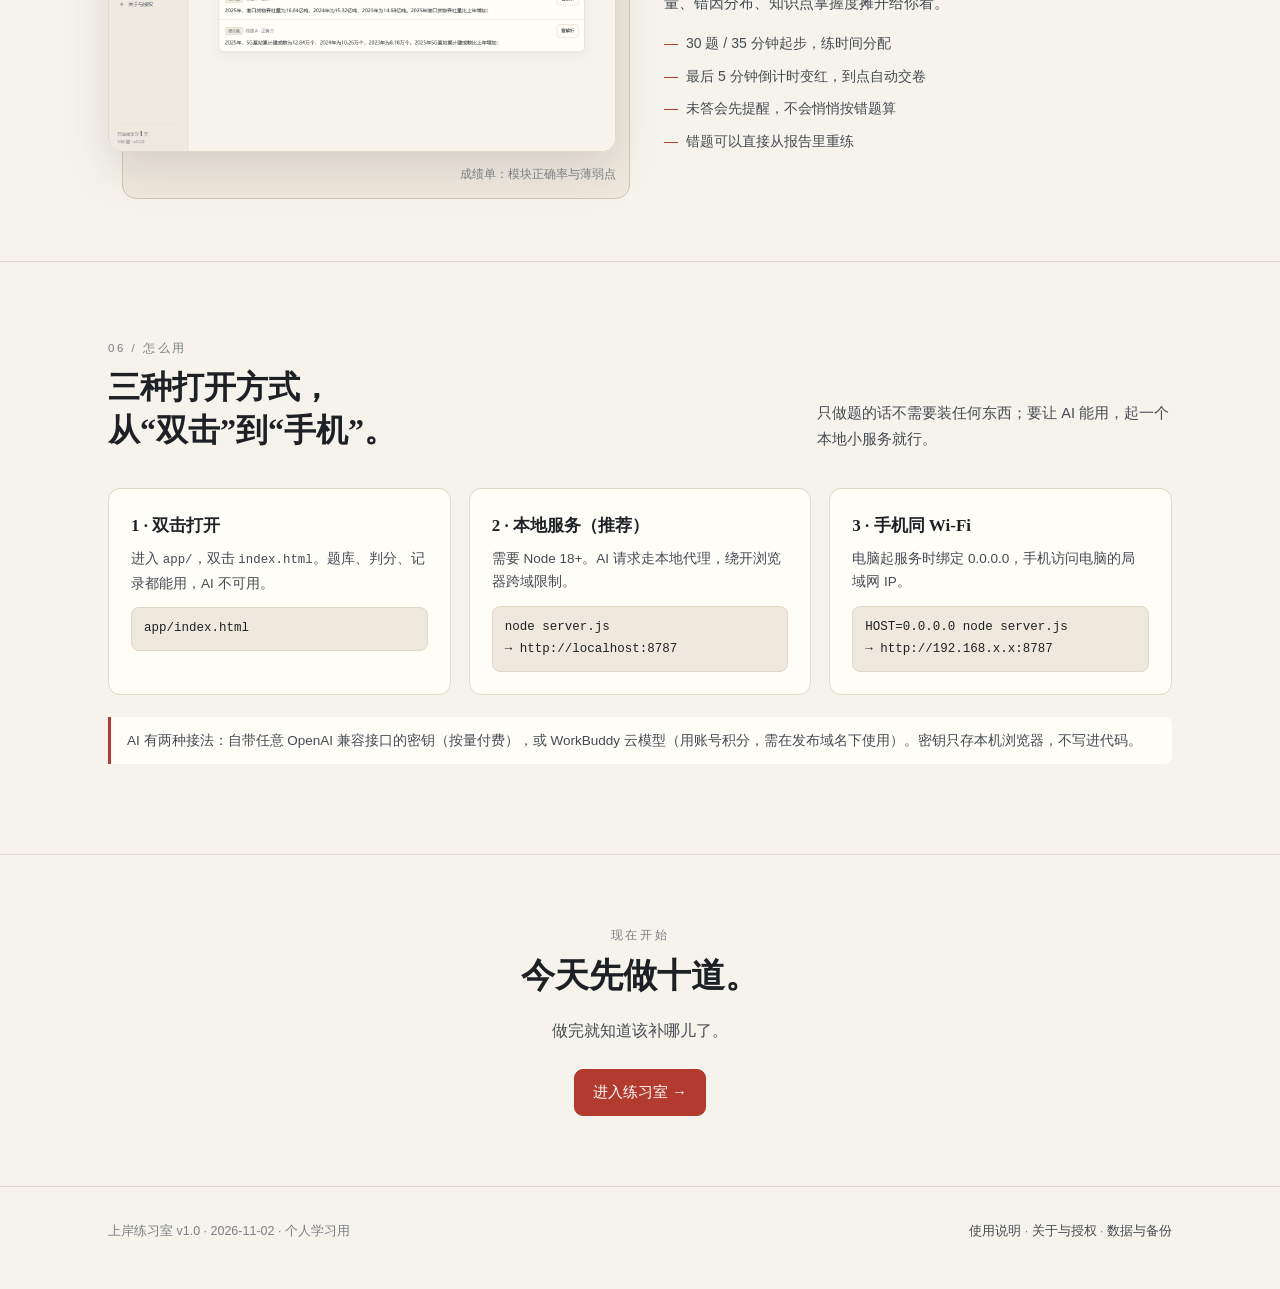
==== commit d999bb57: "deploy: index.html" ====
--- a/index.html
+++ b/index.html
@@ -4,7 +4,7 @@
 <meta charset="utf-8">
 <meta name="viewport" content="width=device-width, initial-scale=1">
 <title>上岸练习室 · 国考行测个人题库</title>
-<meta name="description" content="按粉笔国考 980 课程结构整理的行测练习站：533 道原创题、逐项解析、错题本、限时模考与 AI 教师。">
+<meta name="description" content="按粉笔国考 980 课程结构整理的行测练习站：533 道原创题、虚拟讲师精讲、逐项解析、错题本、限时模考与 AI 教师。">
 <link rel="stylesheet" href="site.css">
 <link rel="icon" href="data:image/svg+xml,<svg xmlns='http://www.w3.org/2000/svg' viewBox='0 0 100 100'><rect width='100' height='100' rx='22' fill='%23b23a2e'/><text x='50' y='68' font-size='52' text-anchor='middle' fill='white' font-family='serif'>岸</text></svg>">
 </head>
@@ -17,6 +17,7 @@
       <div><b>上岸练习室</b><span>行测 · 个人题库</span></div>
     </a>
     <a class="navlink" href="#features">功能</a>
+    <a class="navlink" href="#teacher">讲师</a>
     <a class="navlink" href="#syllabus">题目与课程</a>
     <a class="navlink" href="#start">怎么用</a>
     <a class="navlink" href="guide.html">使用说明</a>
@@ -102,10 +103,36 @@
   </div>
 </section>
 
+<section class="section" id="teacher">
+  <div class="wrap">
+    <div class="teacher-band">
+      <div class="teacher-pic">
+        <img src="assets/teacher.jpg" alt="虚拟讲师林岸">
+        <span>AI 生成形象</span>
+      </div>
+      <div class="teacher-copy">
+        <div class="kicker">02 / 虚拟讲师</div>
+        <h2>林岸，把 29 个知识点<br>讲成你能听懂的话。</h2>
+        <p>每个知识点一讲，6—10 分钟，固定五节：先说为什么、核心就这几句、跟我做一道、最容易错的地方、一句话带走。讲稿可以朗读，例题有完整步骤。</p>
+        <div class="teacher-stats">
+          <div><b>29</b><span>讲精讲</span></div>
+          <div><b>145</b><span>个小节</span></div>
+          <div><b>0</b><span>AI 额度消耗</span></div>
+        </div>
+        <div class="row">
+          <a class="btn primary" href="../app/index.html#/lectures">去听林岸讲 →</a>
+          <a class="btn" href="../app/index.html#/graph">按知识图谱找</a>
+        </div>
+        <p class="teacher-fine">虚拟讲师：形象由 AI 生成，声音由系统语音合成，不是真人录制。讲稿为原创改写，计算例题由脚本复算；有争议的题会明确标注。</p>
+      </div>
+    </div>
+  </div>
+</section>
+
 <section class="section">
   <div class="wrap split">
     <div class="txt">
-      <div class="kicker">02 / 答题</div>
+      <div class="kicker">03 / 答题</div>
       <h3>答完就知道错在哪，<br>不用翻到最后一页找答案。</h3>
       <p>选完立刻判分，正确答案高亮，错误选项给出诊断。解析下面是方法、易错点、课程出处，和“问 AI 讲透这题”。</p>
       <ul class="checklist">
@@ -127,7 +154,7 @@
   <div class="wrap">
     <div class="section-head">
       <div>
-        <div class="kicker">03 / 题目与课程</div>
+        <div class="kicker">04 / 题目与课程</div>
         <h2>每一题都能说清：<br>它对应课程里的哪一讲。</h2>
       </div>
       <p>知识点按讲义结构整理，每个知识点带课程名、讲师、讲义文件与页码。题目是原创模拟题，不复制讲义原文。</p>
@@ -153,7 +180,7 @@
 <section class="section">
   <div class="wrap split rev">
     <div class="txt">
-      <div class="kicker">04 / 模考与统计</div>
+      <div class="kicker">05 / 模考与统计</div>
       <h3>总分没用，<br>要知道分丢在哪个模块。</h3>
       <p>交卷后给每个模块的正确率、平均用时、薄弱知识点。统计页把近 14 天的题量、错因分布、知识点掌握度摊开给你看。</p>
       <ul class="checklist">
@@ -174,7 +201,7 @@
   <div class="wrap">
     <div class="section-head">
       <div>
-        <div class="kicker">05 / 怎么用</div>
+        <div class="kicker">06 / 怎么用</div>
         <h2>三种打开方式，<br>从“双击”到“手机”。</h2>
       </div>
       <p>只做题的话不需要装任何东西；要让 AI 能用，起一个本地小服务就行。</p>
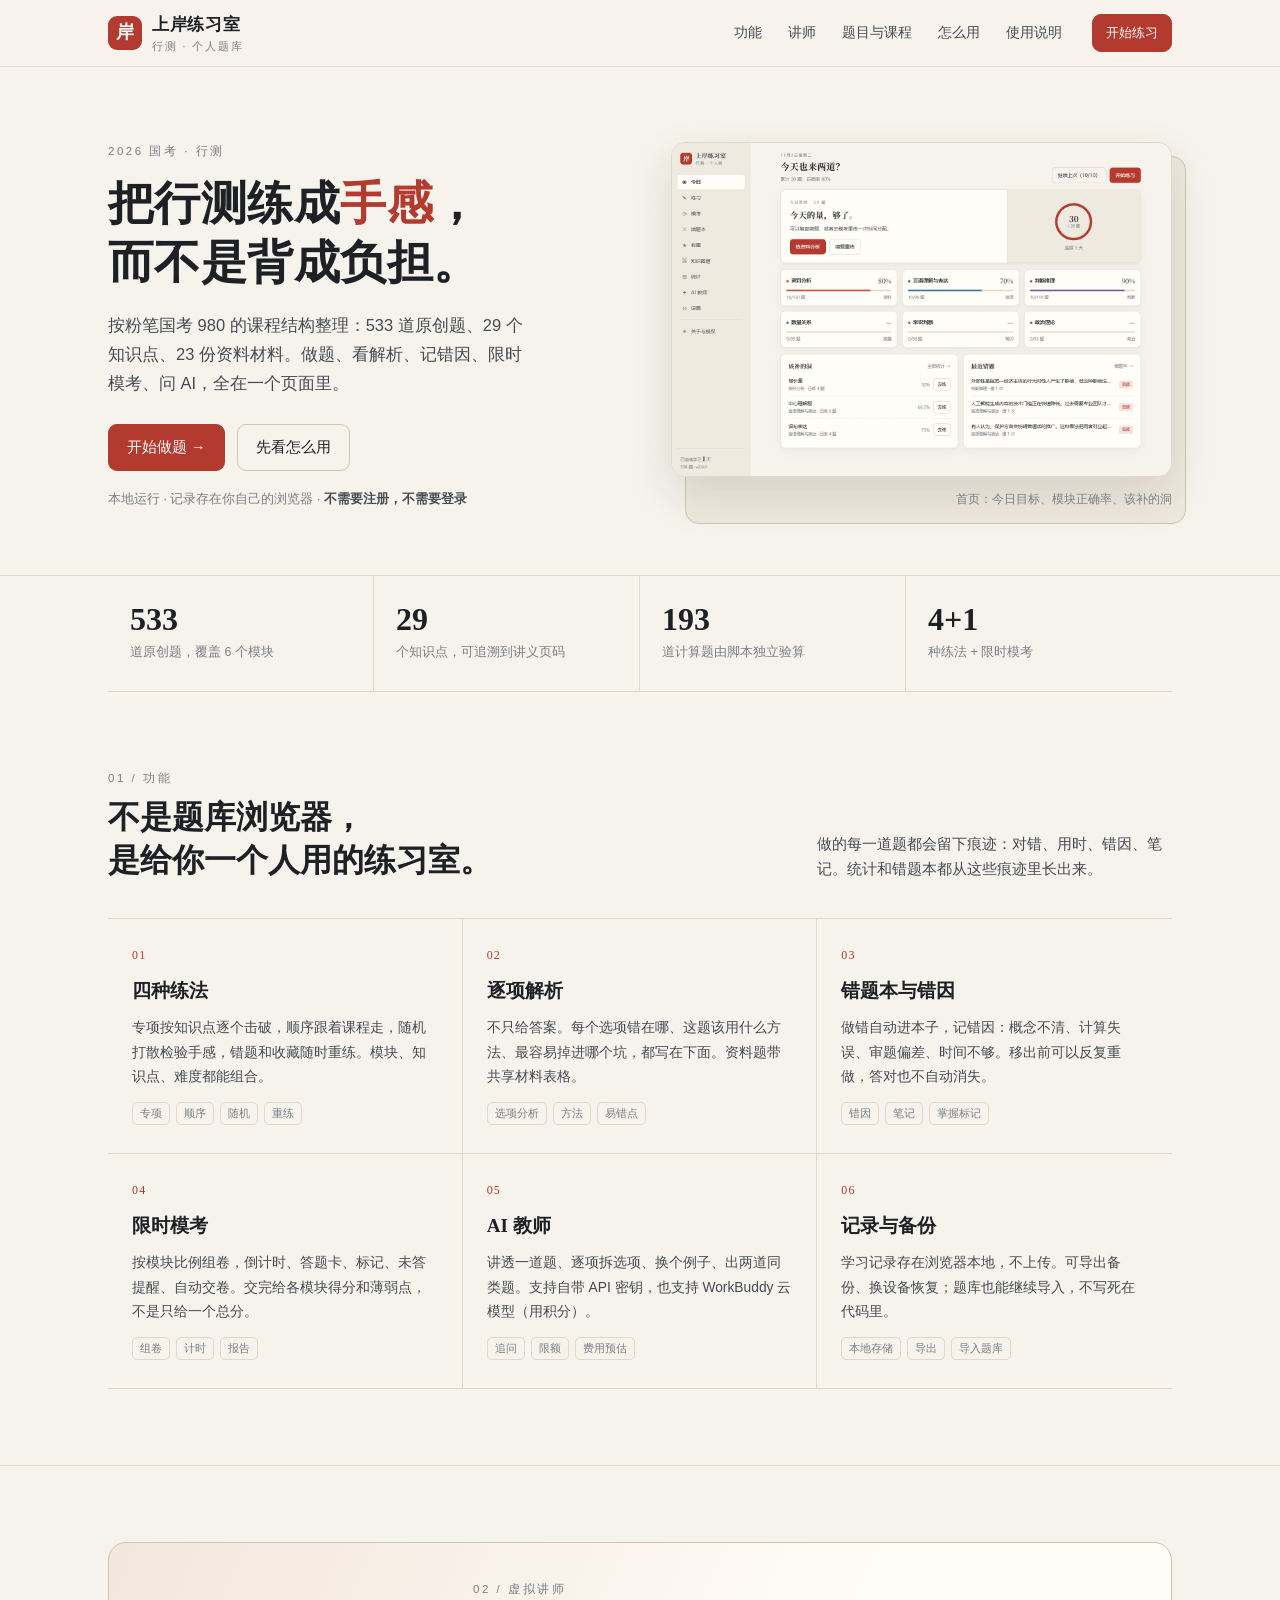
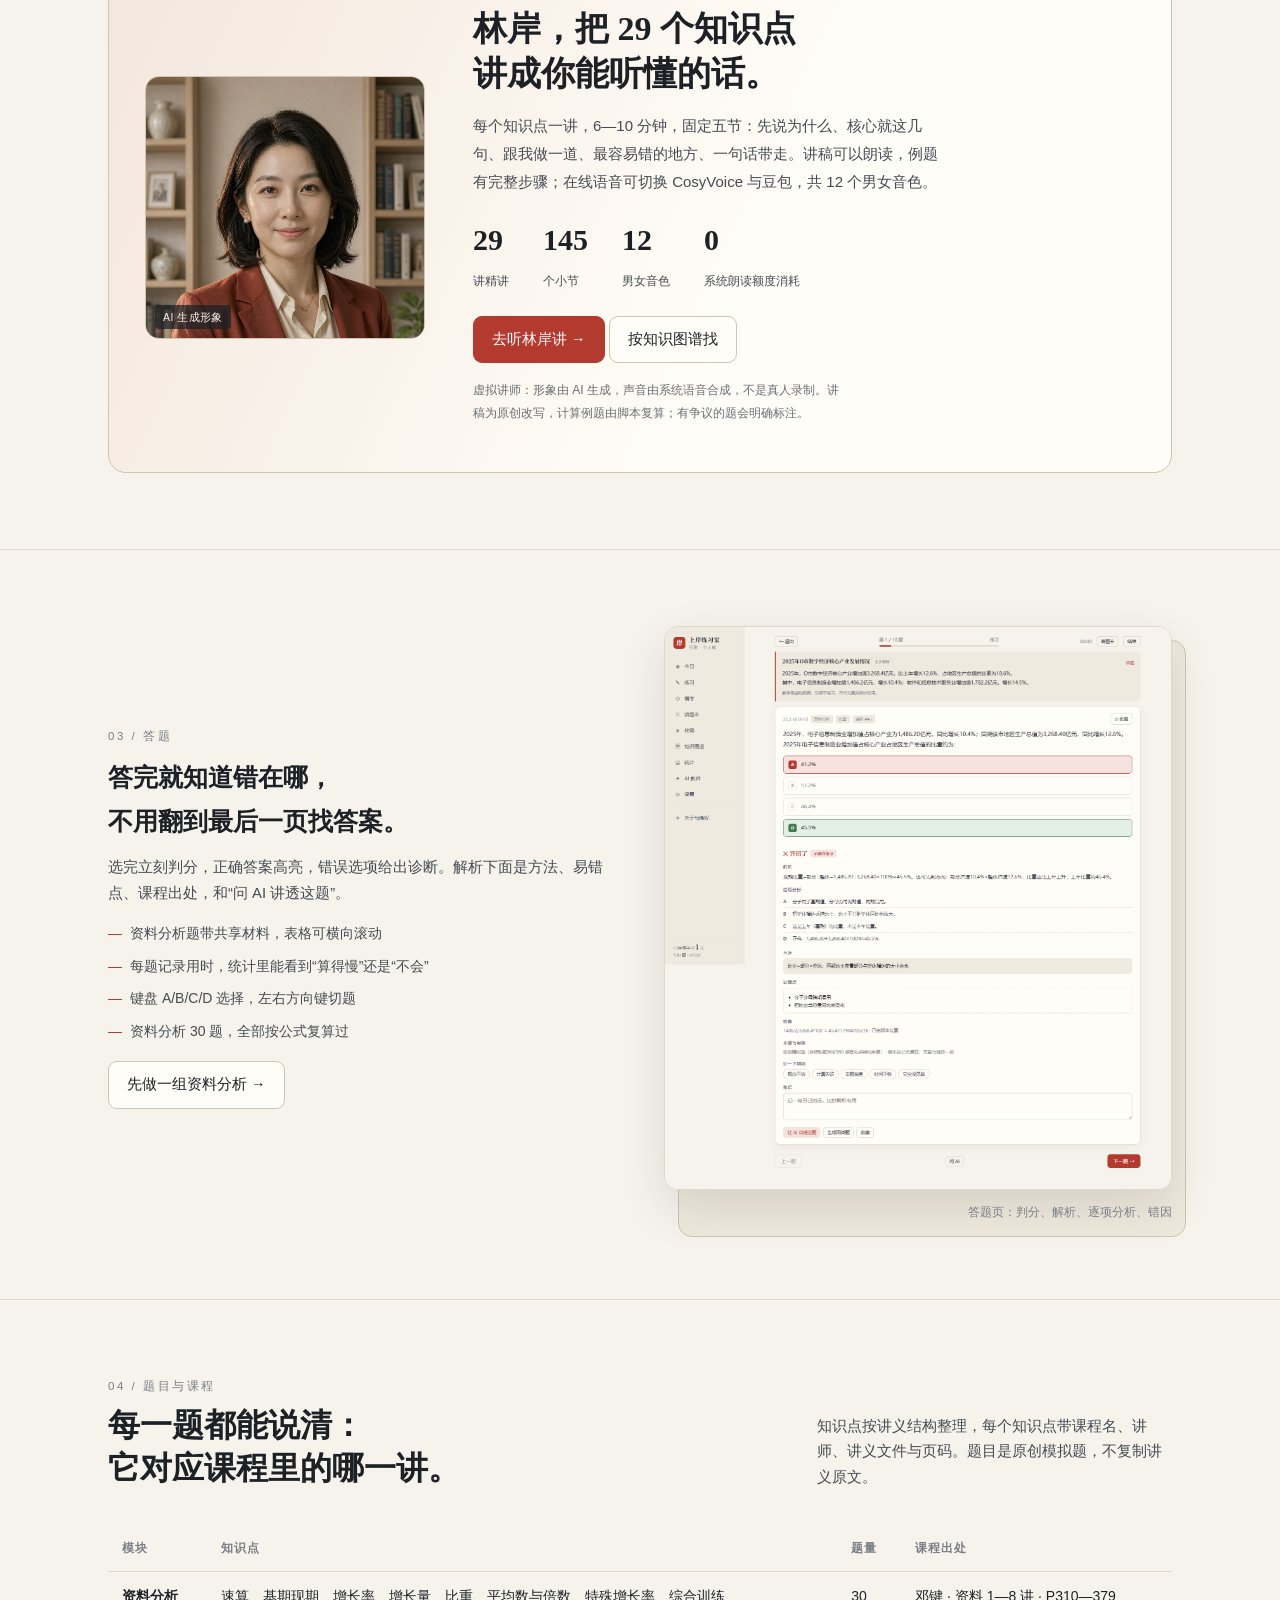
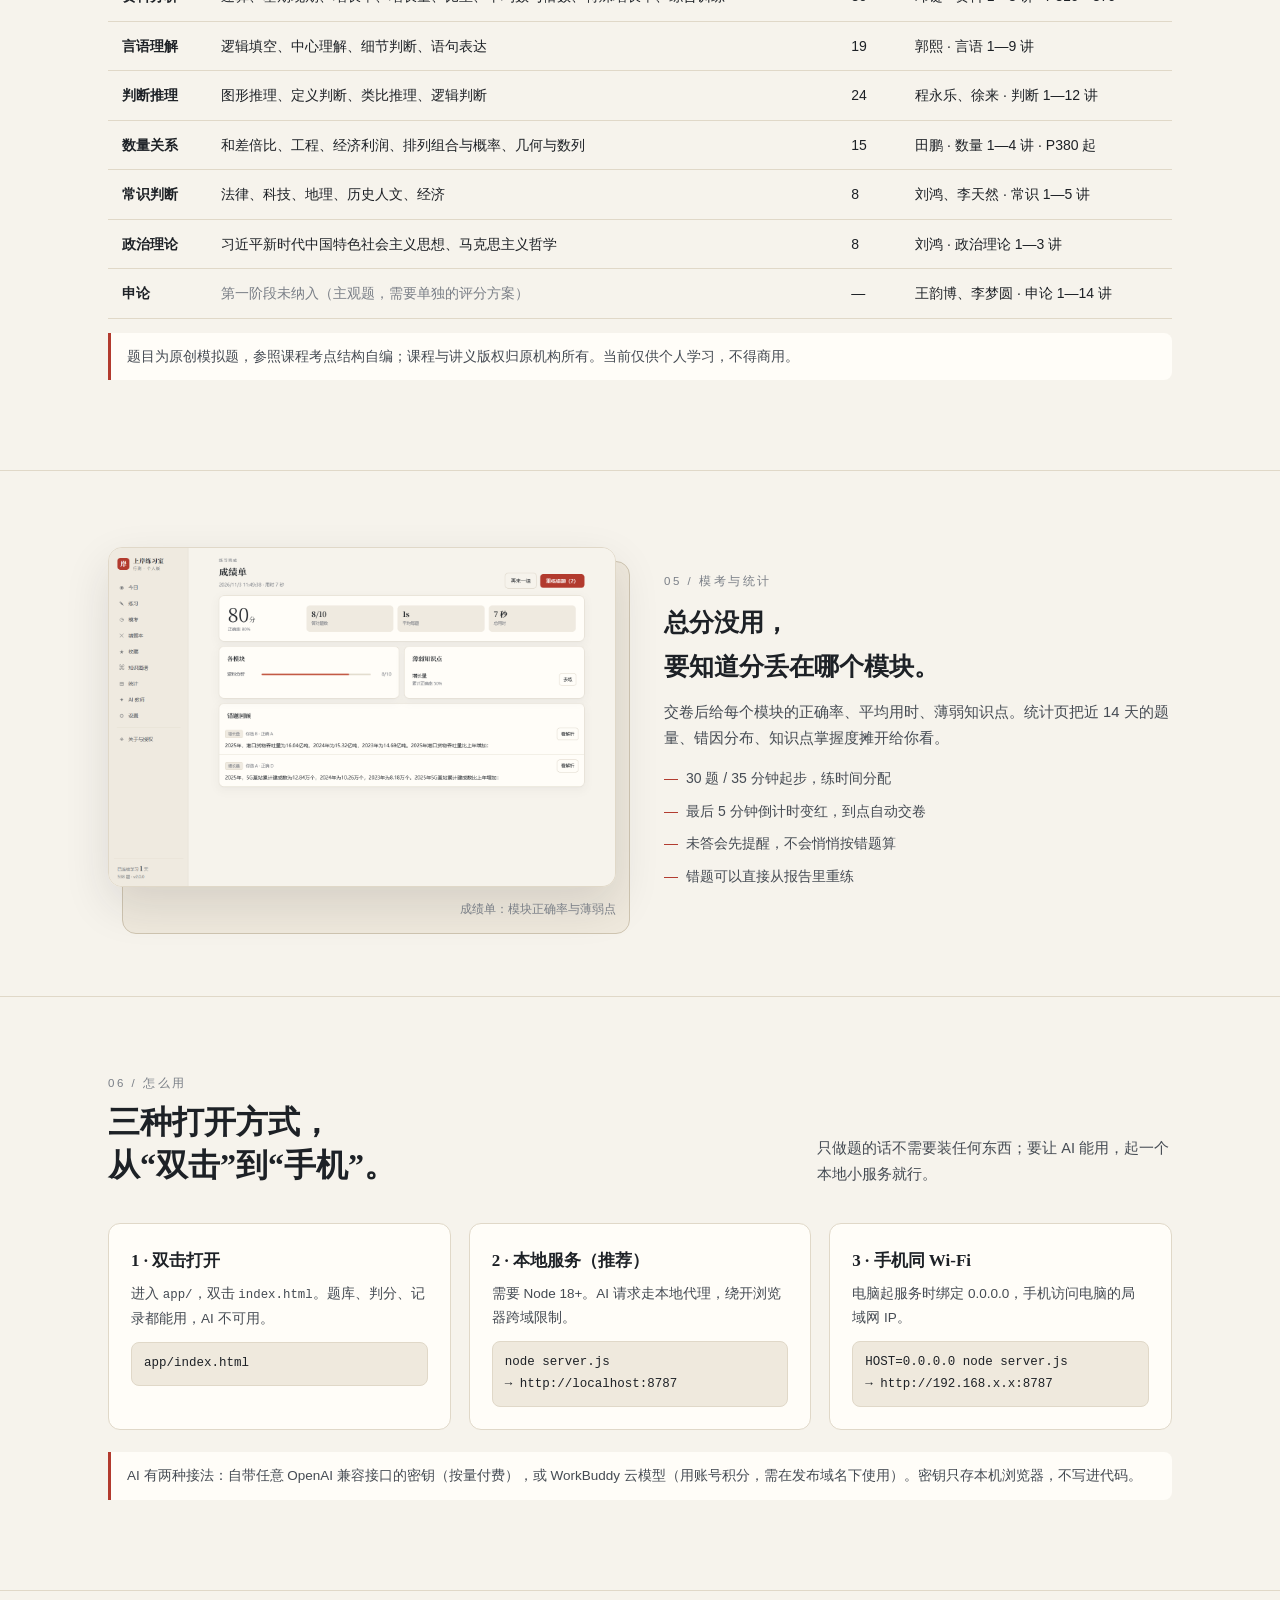
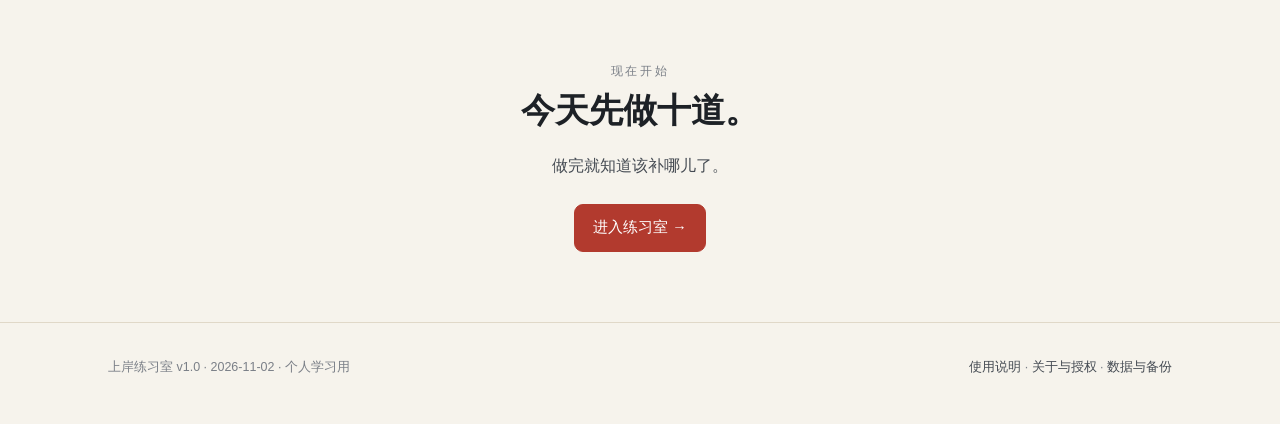
==== commit 93bc2597: "deploy: index.html" ====
--- a/index.html
+++ b/index.html
@@ -113,11 +113,12 @@
       <div class="teacher-copy">
         <div class="kicker">02 / 虚拟讲师</div>
         <h2>林岸，把 29 个知识点<br>讲成你能听懂的话。</h2>
-        <p>每个知识点一讲，6—10 分钟，固定五节：先说为什么、核心就这几句、跟我做一道、最容易错的地方、一句话带走。讲稿可以朗读，例题有完整步骤。</p>
+        <p>每个知识点一讲，6—10 分钟，固定五节：先说为什么、核心就这几句、跟我做一道、最容易错的地方、一句话带走。讲稿可以朗读，例题有完整步骤；在线语音可切换 CosyVoice 与豆包，共 12 个男女音色。</p>
         <div class="teacher-stats">
           <div><b>29</b><span>讲精讲</span></div>
           <div><b>145</b><span>个小节</span></div>
-          <div><b>0</b><span>AI 额度消耗</span></div>
+          <div><b>12</b><span>男女音色</span></div>
+          <div><b>0</b><span>系统朗读额度消耗</span></div>
         </div>
         <div class="row">
           <a class="btn primary" href="../app/index.html#/lectures">去听林岸讲 →</a>
--- a/site.css
+++ b/site.css
@@ -190,3 +190,28 @@
   .table th, .table td { padding: 9px 8px; }
   .shot::before { inset: 8px -8px -8px 8px; }
 }
+
+/* 虚拟讲师 */
+.teacher-band {
+  display: grid; grid-template-columns: 280px minmax(0, 1fr); gap: 48px;
+  align-items: center; padding: 36px; border: 1px solid var(--line-2);
+  border-radius: 18px; background: linear-gradient(115deg, #f3e6dc, var(--surface) 62%);
+}
+.teacher-pic { position: relative; }
+.teacher-pic img { width: 100%; border-radius: 14px; display: block; border: 1px solid var(--line-2); }
+.teacher-pic span {
+  position: absolute; left: 10px; bottom: 10px; font-size: 10.5px; letter-spacing: .04em;
+  background: rgba(29,33,38,.72); color: #f6f3ec; padding: 3px 8px; border-radius: 4px;
+}
+.teacher-copy h2 { font-family: var(--serif); font-size: 34px; line-height: 1.35; margin: 6px 0 14px; }
+.teacher-copy p { color: var(--ink-2); font-size: 15px; line-height: 1.85; max-width: 56ch; }
+.teacher-stats { display: flex; gap: 34px; margin: 18px 0 22px; }
+.teacher-stats b { font-family: var(--serif); font-size: 30px; display: block; }
+.teacher-stats span { font-size: 12px; color: var(--ink-2); }
+.teacher-fine { font-size: 12px !important; color: var(--ink-2); opacity: .8; margin-top: 16px !important; }
+@media (max-width: 860px) {
+  .teacher-band { grid-template-columns: 1fr; gap: 22px; padding: 20px; }
+  .teacher-pic { max-width: 220px; }
+  .teacher-copy h2 { font-size: 26px; }
+  .teacher-stats { gap: 22px; }
+}
